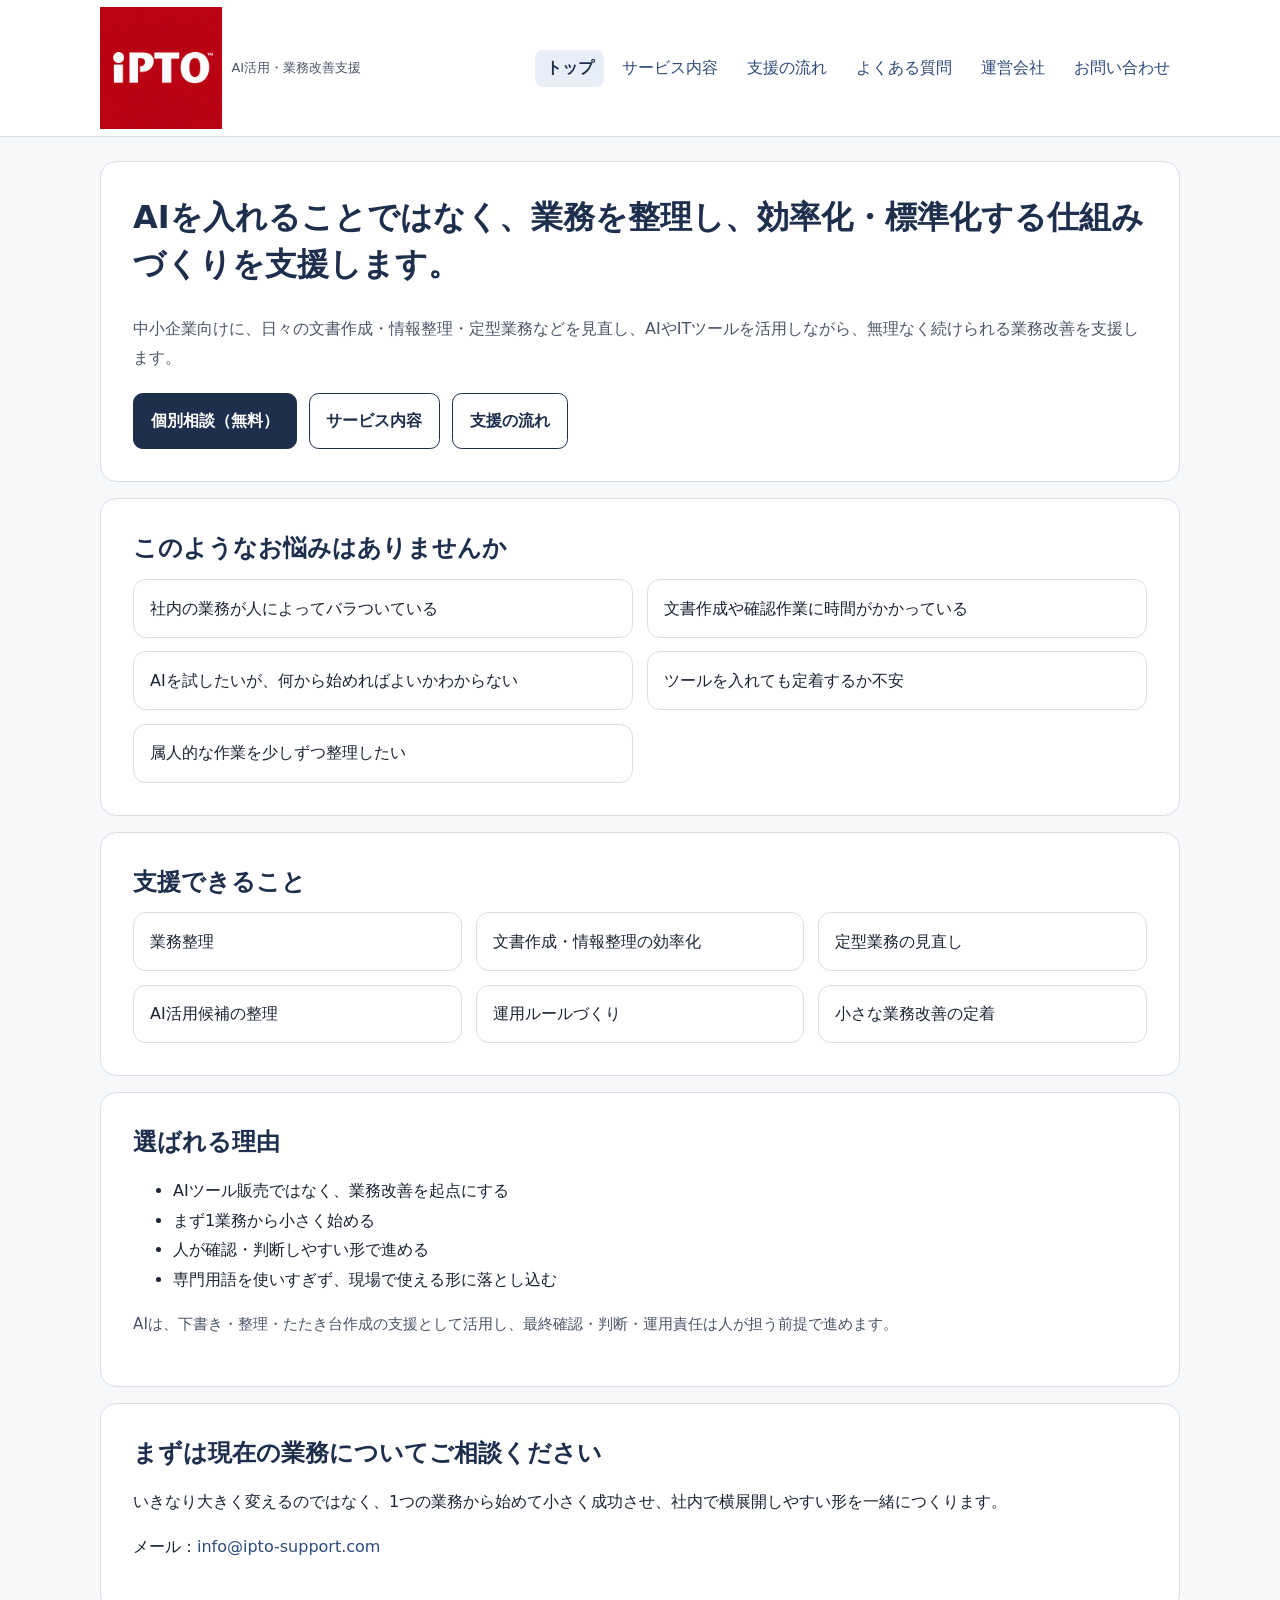
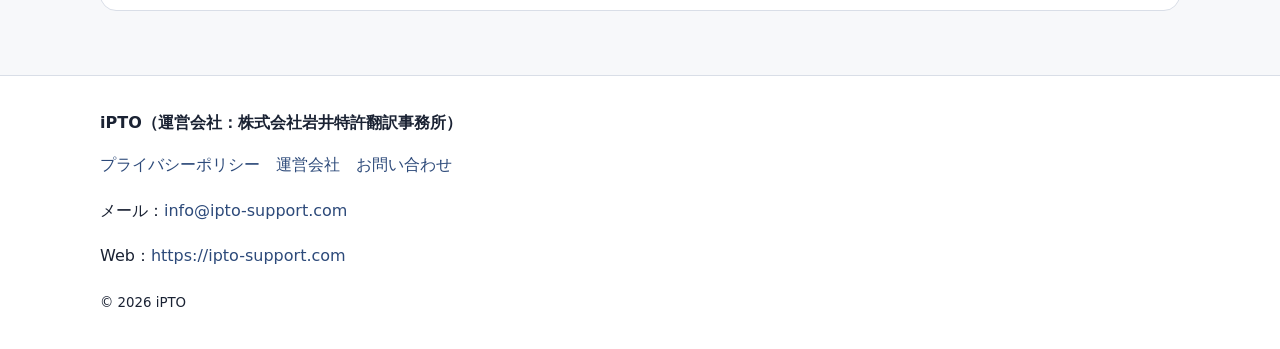
==== index.html @ 5eafb5fe "PR1: ヘッダーとCTA導線を個別相談（無料）中心に整理" ====
<!doctype html>
<html lang="ja">
<head>
  <meta charset="utf-8">
  <meta name="viewport" content="width=device-width, initial-scale=1">
  <meta name="description" content="中小企業向けに、AIを活用した業務整理・効率化・標準化の仕組みづくりを支援します。AIツール販売ではなく、日々の業務改善を起点にした支援を行います。">
  <link rel="canonical" href="https://ipto-support.com/">
  <title>AI活用・業務改善支援事業 | iPTO</title>
  <link rel="stylesheet" href="css/style.css">
  <link rel="icon" href="/assets/favicon.svg" type="image/svg+xml">
  <meta property="og:type" content="website">
  <meta property="og:title" content="AI活用・業務改善支援事業 | iPTO">
  <meta property="og:description" content="中小企業向けに、AIを活用した業務整理・効率化・標準化の仕組みづくりを支援します。AIツール販売ではなく、日々の業務改善を起点にした支援を行います。">
  <meta property="og:url" content="https://ipto-support.com/">
  <meta property="og:site_name" content="iPTO">
  <meta property="og:image" content="https://ipto-support.com/assets/ogp.svg">
  <meta name="twitter:card" content="summary_large_image">
  <meta name="twitter:title" content="AI活用・業務改善支援事業 | iPTO">
  <meta name="twitter:description" content="中小企業向けに、AIを活用した業務整理・効率化・標準化の仕組みづくりを支援します。AIツール販売ではなく、日々の業務改善を起点にした支援を行います。">
  <meta name="twitter:image" content="https://ipto-support.com/assets/ogp.svg">
</head>
<body>
  <header class="site-header">
    <div class="container header-inner">
      <a class="brand" href="/" aria-label="iPTO｜AI活用・業務改善支援事業"><img src="assets/iPTO_logo_™.png" alt="iPTO"><span class="brand-tagline">AI活用・業務改善支援</span></a>
      <button class="nav-toggle" type="button" aria-expanded="false" aria-controls="site-nav">メニュー</button>
      <nav class="site-nav" id="site-nav" aria-label="グローバルナビゲーション">
        <ul>
          <li><a href="/" aria-current="page">トップ</a></li>
          <li><a href="/services">サービス内容</a></li>
          <li><a href="/flow">支援の流れ</a></li>
          <li><a href="/faq">よくある質問</a></li>
          <li><a href="/company">運営会社</a></li>
          <li><a href="/contact">お問い合わせ</a></li>
        </ul>
      </nav>
    </div>
  </header>
  <main class="container">
    <section class="section hero">
      <h1>AIを入れることではなく、業務を整理し、効率化・標準化する仕組みづくりを支援します。</h1>
      <p class="lead">中小企業向けに、日々の文書作成・情報整理・定型業務などを見直し、AIやITツールを活用しながら、無理なく続けられる業務改善を支援します。</p>
      <div class="cta-row">
        <a class="button primary" href="https://forms.gle/F1sHjhhAiYHQPL6r6">個別相談（無料）</a>
        <a class="button secondary" href="/services">サービス内容</a>
        <a class="button secondary" href="/flow">支援の流れ</a>
      </div>
    </section>

    <section class="section">
      <h2>このようなお悩みはありませんか</h2>
      <div class="grid cols-2">
        <div class="list-card">社内の業務が人によってバラついている</div>
        <div class="list-card">文書作成や確認作業に時間がかかっている</div>
        <div class="list-card">AIを試したいが、何から始めればよいかわからない</div>
        <div class="list-card">ツールを入れても定着するか不安</div>
        <div class="list-card">属人的な作業を少しずつ整理したい</div>
      </div>
    </section>

    <section class="section">
      <h2>支援できること</h2>
      <div class="grid cols-3">
        <div class="list-card">業務整理</div>
        <div class="list-card">文書作成・情報整理の効率化</div>
        <div class="list-card">定型業務の見直し</div>
        <div class="list-card">AI活用候補の整理</div>
        <div class="list-card">運用ルールづくり</div>
        <div class="list-card">小さな業務改善の定着</div>
      </div>
    </section>

    <section class="section">
      <h2>選ばれる理由</h2>
      <ul>
        <li>AIツール販売ではなく、業務改善を起点にする</li>
        <li>まず1業務から小さく始める</li>
        <li>人が確認・判断しやすい形で進める</li>
        <li>専門用語を使いすぎず、現場で使える形に落とし込む</li>
      </ul>
      <p class="note">AIは、下書き・整理・たたき台作成の支援として活用し、最終確認・判断・運用責任は人が担う前提で進めます。</p>
    </section>

    <section class="section">
      <h2>まずは現在の業務についてご相談ください</h2>
      <p>いきなり大きく変えるのではなく、1つの業務から始めて小さく成功させ、社内で横展開しやすい形を一緒につくります。</p>
      <p>メール：<a href="mailto:info@ipto-support.com">info@ipto-support.com</a></p>
    </section>
  </main>
  <footer class="site-footer">
    <div class="container">
      <strong>iPTO（運営会社：株式会社岩井特許翻訳事務所）</strong>
      <ul class="footer-links">
        <li><a href="/privacy">プライバシーポリシー</a></li>
        <li><a href="/company">運営会社</a></li>
        <li><a href="/contact">お問い合わせ</a></li>
      </ul>
      <p>メール：<a href="mailto:info@ipto-support.com">info@ipto-support.com</a></p>
      <p>Web：<a href="https://ipto-support.com">https://ipto-support.com</a></p>
      <small>&copy; 2026 iPTO</small>
    </div>
  </footer>
  <script src="js/script.js"></script>
</body>
</html>
---- css/style.css ----
:root {
  --bg: #f7f8fa;
  --surface: #ffffff;
  --text: #1a2233;
  --muted: #4b5568;
  --line: #d9dee7;
  --primary: #1e2f4d;
  --primary-soft: #e8eef8;
  --accent: #2d4a7a;
  --max-width: 1080px;
}

* { box-sizing: border-box; }

body {
  margin: 0;
  font-family: "Hiragino Kaku Gothic ProN", "Yu Gothic", "Noto Sans JP", system-ui, sans-serif;
  background: var(--bg);
  color: var(--text);
  line-height: 1.85;
  overflow-x: hidden;
}

a { color: var(--accent); text-decoration: none; }
a:hover { text-decoration: underline; }
a:focus-visible, button:focus-visible {
  outline: 3px solid #7aa2e6;
  outline-offset: 2px;
}

img { max-width: 100%; height: auto; }

.container {
  width: min(100% - 1.25rem, var(--max-width));
  margin-inline: auto;
}

.site-header {
  position: sticky;
  top: 0;
  background: rgba(255,255,255,0.96);
  border-bottom: 1px solid var(--line);
  backdrop-filter: blur(8px);
  z-index: 10;
}

.header-inner {
  display: flex;
  align-items: center;
  justify-content: space-between;
  gap: 0.75rem;
  min-height: 72px;
  padding-block: 0.45rem;
}

.brand {
  display: inline-flex;
  align-items: center;
  gap: 0.6rem;
  color: var(--primary);
  line-height: 1.3;
}

.brand img {
  width: 122px;
  min-width: 104px;
  height: auto;
}

.brand-tagline {
  font-size: 0.8rem;
  color: var(--muted);
  white-space: nowrap;
}

.nav-toggle {
  border: 1px solid var(--line);
  border-radius: 0.5rem;
  background: #fff;
  padding: 0.55rem 0.85rem;
  font-size: 0.95rem;
}

.site-nav {
  display: none;
  padding-bottom: 0.75rem;
}

.site-nav ul {
  list-style: none;
  margin: 0;
  padding: 0;
  display: grid;
  gap: 0.25rem;
}

.site-nav a {
  display: block;
  padding: 0.6rem;
  border-radius: 0.5rem;
  line-height: 1.5;
}

.site-nav a[aria-current="page"] {
  background: var(--primary-soft);
  color: var(--primary);
  font-weight: 700;
}

.site-nav.is-open { display: block; }

main { padding: 1.5rem 0 3rem; }

.section {
  background: var(--surface);
  border: 1px solid var(--line);
  border-radius: 1rem;
  padding: 1.35rem;
  margin-bottom: 1rem;
}

.hero { padding: 1.6rem 1.35rem; }

h1, h2, h3 { line-height: 1.45; color: var(--primary); margin-top: 0; }
h1 { font-size: 1.42rem; }
h2 { font-size: 1.2rem; margin-bottom: 0.8rem; }

.lead { color: var(--muted); margin-bottom: 1.25rem; }

.grid { display: grid; gap: 0.85rem; }

.list-card {
  background: #fff;
  border: 1px solid var(--line);
  border-radius: 0.8rem;
  padding: 0.85rem 1rem;
}

.cta-row {
  display: flex;
  flex-wrap: wrap;
  gap: 0.75rem;
  margin-top: 1rem;
}

.button {
  display: inline-flex;
  align-items: center;
  justify-content: center;
  min-height: 48px;
  padding: 0.78rem 1.05rem;
  border-radius: 0.6rem;
  font-weight: 700;
  border: 1px solid var(--primary);
}

.button.primary {
  background: var(--primary);
  color: #fff;
}

.button.secondary {
  background: #fff;
  color: var(--primary);
}

.cta-box {
  background: #eef3fb;
  border-color: #c9d6ea;
  padding: 1.6rem;
}

.cta-box .button {
  margin-top: 0.5rem;
}

.note { color: var(--muted); font-size: 0.95rem; }
.cta-sub-link { margin-top: 0.9rem; }

.contact-options {
  display: grid;
  gap: 1rem;
}

.contact-option {
  border: 1px solid var(--line);
  border-radius: 0.8rem;
  padding: 1rem;
  background: #fff;
}

.site-footer {
  border-top: 1px solid var(--line);
  padding: 2rem 0;
  background: #fff;
}

.footer-links {
  display: flex;
  gap: 1rem;
  flex-wrap: wrap;
  margin: 0.8rem 0;
  padding: 0;
  list-style: none;
}

dl { margin: 0; }
dt { font-weight: 700; margin-top: 0.65rem; }
dd { margin: 0; }

table {
  width: 100%;
  border-collapse: collapse;
  display: block;
  overflow-x: auto;
}

th, td {
  border: 1px solid var(--line);
  padding: 0.65rem;
  text-align: left;
  vertical-align: top;
}

@media (max-width: 420px) {
  .button { width: 100%; }
  .brand {
    flex-direction: column;
    align-items: flex-start;
    gap: 0.25rem;
  }
  .brand img { width: 110px; }
  .brand-tagline { white-space: normal; }
}

@media (min-width: 860px) {
  .container { width: min(100% - 2rem, var(--max-width)); }
  .nav-toggle { display: none; }
  .site-nav { display: block; padding-bottom: 0; }
  .site-nav ul { display: flex; gap: 0.5rem; }
  .site-nav a { padding: 0.4rem 0.65rem; }

  .grid.cols-2 { grid-template-columns: repeat(2, minmax(0, 1fr)); }
  .grid.cols-3 { grid-template-columns: repeat(3, minmax(0, 1fr)); }

  h1 { font-size: 2rem; }
  h2 { font-size: 1.5rem; }
  .section, .hero, .cta-box { padding: 2rem; }
}
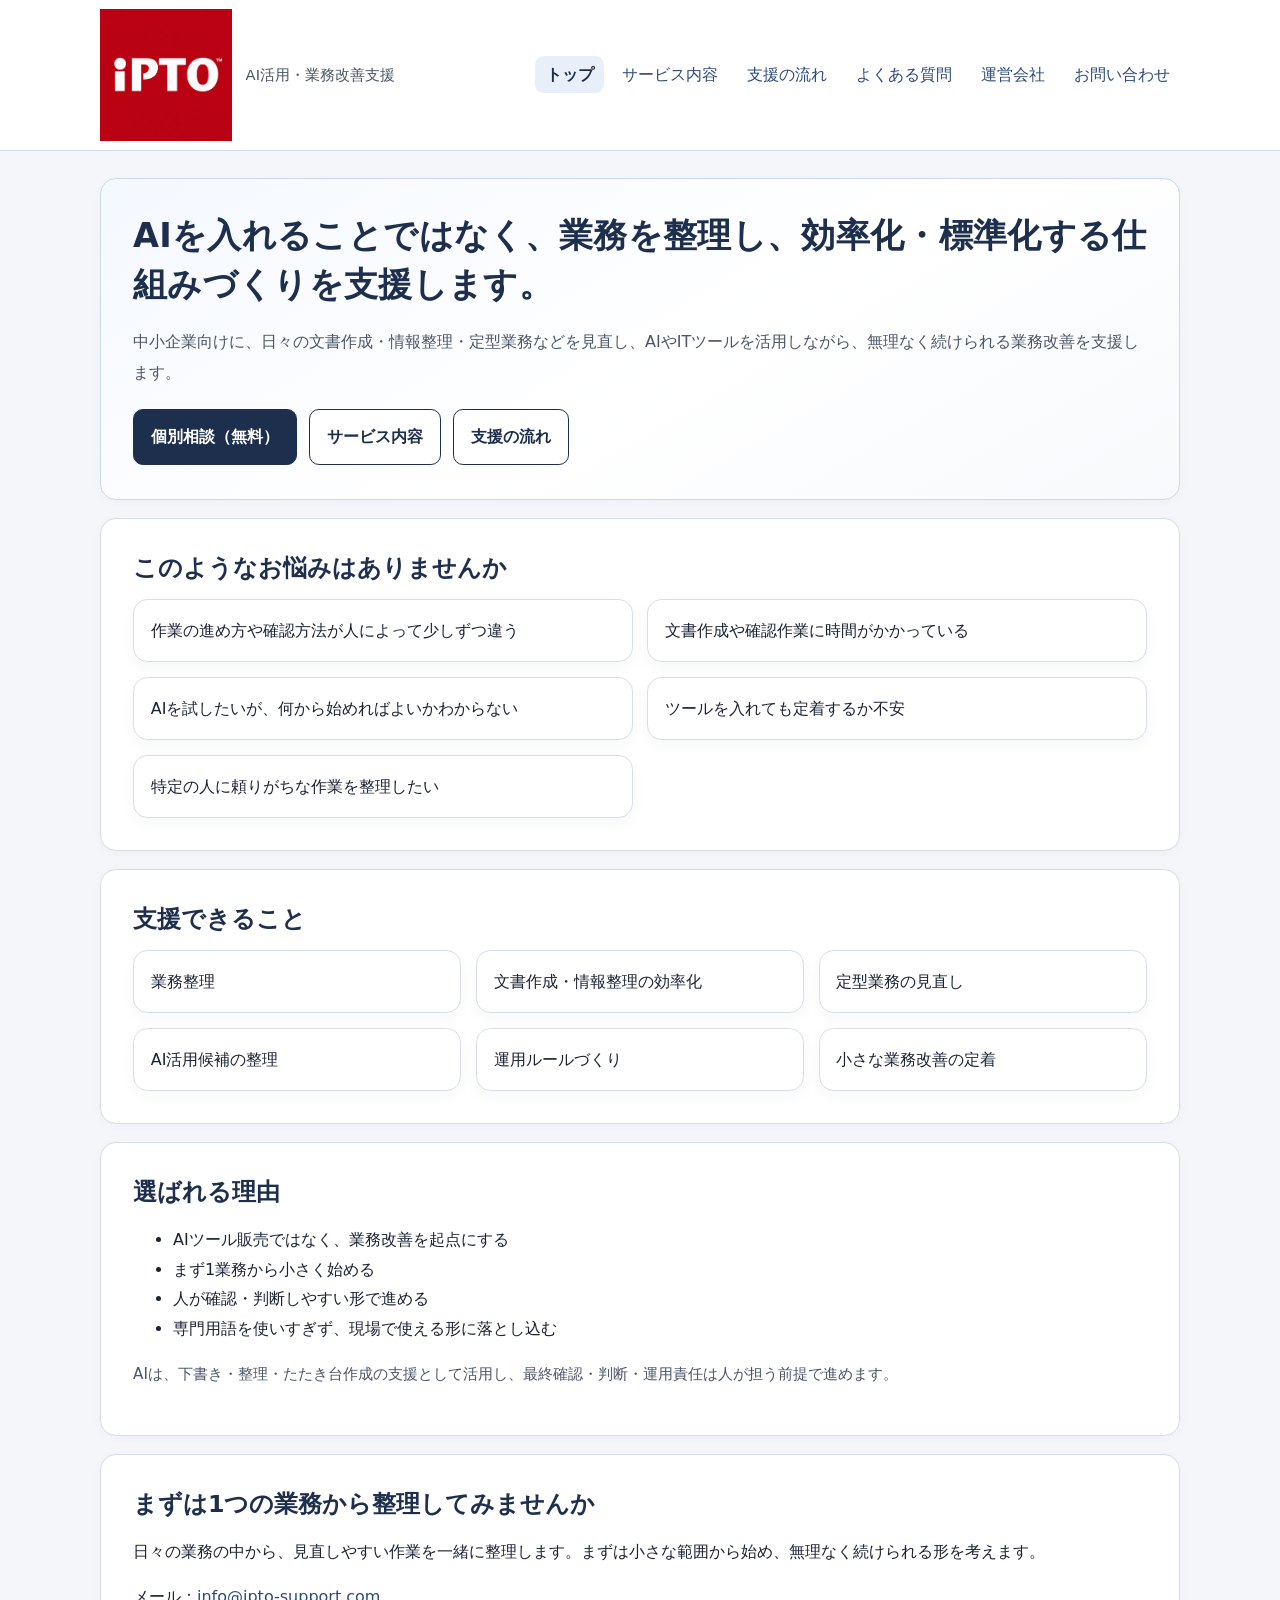
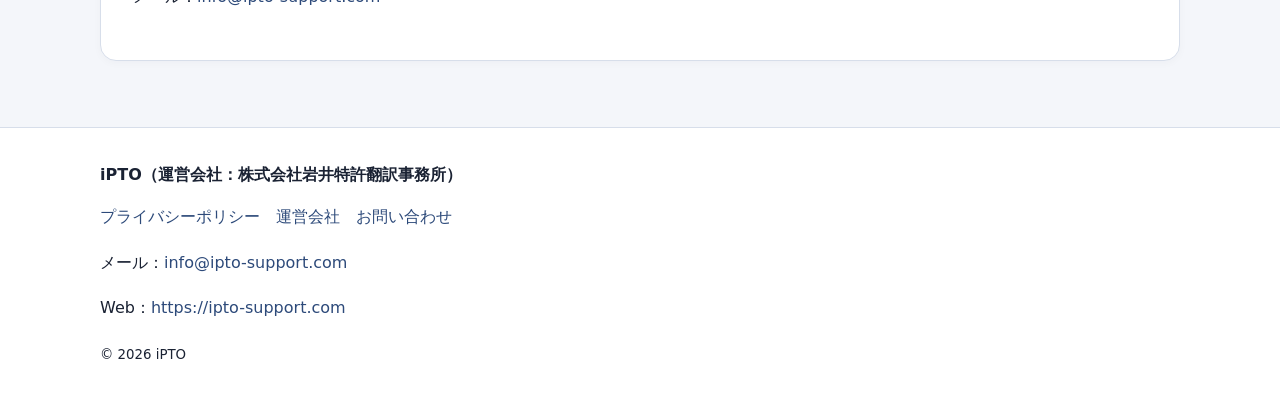
==== commit d11f0fcd: "PR4: 顧客目線の文言調整とヘッダー補足文の視認性改善" ====
--- a/index.html
+++ b/index.html
@@ -50,11 +50,11 @@
     <section class="section">
       <h2>このようなお悩みはありませんか</h2>
       <div class="grid cols-2">
-        <div class="list-card">社内の業務が人によってバラついている</div>
+        <div class="list-card">作業の進め方や確認方法が人によって少しずつ違う</div>
         <div class="list-card">文書作成や確認作業に時間がかかっている</div>
         <div class="list-card">AIを試したいが、何から始めればよいかわからない</div>
         <div class="list-card">ツールを入れても定着するか不安</div>
-        <div class="list-card">属人的な作業を少しずつ整理したい</div>
+        <div class="list-card">特定の人に頼りがちな作業を整理したい</div>
       </div>
     </section>
 
@@ -82,8 +82,8 @@
     </section>
 
     <section class="section">
-      <h2>まずは現在の業務についてご相談ください</h2>
-      <p>いきなり大きく変えるのではなく、1つの業務から始めて小さく成功させ、社内で横展開しやすい形を一緒につくります。</p>
+      <h2>まずは1つの業務から整理してみませんか</h2>
+      <p>日々の業務の中から、見直しやすい作業を一緒に整理します。まずは小さな範囲から始め、無理なく続けられる形を考えます。</p>
       <p>メール：<a href="mailto:info@ipto-support.com">info@ipto-support.com</a></p>
     </section>
   </main>
--- a/css/style.css
+++ b/css/style.css
@@ -1,12 +1,13 @@
 :root {
-  --bg: #f7f8fa;
+  --bg: #f4f6fa;
   --surface: #ffffff;
   --text: #1a2233;
   --muted: #4b5568;
-  --line: #d9dee7;
+  --line: #d7deea;
   --primary: #1e2f4d;
-  --primary-soft: #e8eef8;
+  --primary-soft: #e9eff9;
   --accent: #2d4a7a;
+  --shadow-soft: 0 8px 22px rgba(21, 42, 79, 0.08);
   --max-width: 1080px;
 }
 
@@ -38,7 +39,7 @@
 .site-header {
   position: sticky;
   top: 0;
-  background: rgba(255,255,255,0.96);
+  background: rgba(255, 255, 255, 0.96);
   border-bottom: 1px solid var(--line);
   backdrop-filter: blur(8px);
   z-index: 10;
@@ -48,42 +49,44 @@
   display: flex;
   align-items: center;
   justify-content: space-between;
-  gap: 0.75rem;
-  min-height: 72px;
-  padding-block: 0.45rem;
+  gap: 0.9rem;
+  min-height: 74px;
+  padding-block: 0.55rem;
 }
 
 .brand {
   display: inline-flex;
   align-items: center;
-  gap: 0.6rem;
+  gap: 0.7rem;
   color: var(--primary);
   line-height: 1.3;
 }
 
 .brand img {
-  width: 122px;
-  min-width: 104px;
+  width: clamp(108px, 18vw, 132px);
+  min-width: 102px;
   height: auto;
 }
 
 .brand-tagline {
-  font-size: 0.8rem;
-  color: var(--muted);
-  white-space: nowrap;
+  font-size: 0.92rem;
+  color: #4b5563;
+  margin-left: 0.15rem;
+  line-height: 1.35;
+  white-space: normal;
 }
 
 .nav-toggle {
   border: 1px solid var(--line);
-  border-radius: 0.5rem;
-  background: #fff;
-  padding: 0.55rem 0.85rem;
+  border-radius: 0.6rem;
+  background: #fff;
+  padding: 0.58rem 0.9rem;
   font-size: 0.95rem;
 }
 
 .site-nav {
   display: none;
-  padding-bottom: 0.75rem;
+  padding-bottom: 0.8rem;
 }
 
 .site-nav ul {
@@ -91,13 +94,13 @@
   margin: 0;
   padding: 0;
   display: grid;
-  gap: 0.25rem;
+  gap: 0.3rem;
 }
 
 .site-nav a {
   display: block;
-  padding: 0.6rem;
-  border-radius: 0.5rem;
+  padding: 0.62rem;
+  border-radius: 0.55rem;
   line-height: 1.5;
 }
 
@@ -109,38 +112,135 @@
 
 .site-nav.is-open { display: block; }
 
-main { padding: 1.5rem 0 3rem; }
+main { padding: 1.7rem 0 3rem; }
 
 .section {
   background: var(--surface);
   border: 1px solid var(--line);
   border-radius: 1rem;
-  padding: 1.35rem;
-  margin-bottom: 1rem;
-}
-
-.hero { padding: 1.6rem 1.35rem; }
+  padding: 1.4rem;
+  margin-bottom: 1.1rem;
+  box-shadow: 0 2px 8px rgba(20, 40, 74, 0.03);
+}
+
+.hero {
+  background: linear-gradient(150deg, #f4f8ff 0%, #ffffff 55%, #f7f9fc 100%);
+  border-color: #ccd9ee;
+  padding: 1.7rem 1.35rem;
+}
 
 h1, h2, h3 { line-height: 1.45; color: var(--primary); margin-top: 0; }
-h1 { font-size: 1.42rem; }
-h2 { font-size: 1.2rem; margin-bottom: 0.8rem; }
-
-.lead { color: var(--muted); margin-bottom: 1.25rem; }
-
-.grid { display: grid; gap: 0.85rem; }
-
-.list-card {
-  background: #fff;
-  border: 1px solid var(--line);
-  border-radius: 0.8rem;
-  padding: 0.85rem 1rem;
+h1 { font-size: clamp(1.4rem, 4.9vw, 2.1rem); letter-spacing: 0.01em; margin-bottom: 0.9rem; }
+h2 { font-size: 1.22rem; margin-bottom: 0.85rem; }
+h3 { font-size: 1.03rem; margin-bottom: 0.45rem; }
+
+.lead {
+  color: var(--muted);
+  margin-bottom: 1.3rem;
+  line-height: 1.95;
+}
+
+.grid { display: grid; gap: 0.9rem; }
+
+.list-card,
+.step-card,
+.contact-option,
+.faq-item {
+  background: #fff;
+  border: 1px solid var(--line);
+  border-radius: 0.9rem;
+  padding: 1rem 1.05rem;
+  box-shadow: 0 5px 14px rgba(21, 41, 74, 0.04);
+}
+
+.list-card,
+.step-card,
+.contact-option {
+  transition: transform 0.18s ease, box-shadow 0.18s ease, border-color 0.18s ease;
+}
+
+.list-card:hover,
+.step-card:hover,
+.contact-option:hover {
+  transform: translateY(-2px);
+  box-shadow: var(--shadow-soft);
+  border-color: #c5d2e9;
+}
+
+.step-grid { gap: 1rem; }
+
+.step-card {
+  border-left: 4px solid var(--accent);
+}
+
+.step-label {
+  margin: 0 0 0.45rem;
+  font-size: 0.86rem;
+  color: var(--accent);
+  font-weight: 700;
+  letter-spacing: 0.02em;
+}
+
+.usecase-grid .list-card p,
+.support-grid .list-card p,
+.contact-option p {
+  margin-bottom: 0;
+}
+
+.flow-list {
+  counter-reset: flow-step;
+  list-style: none;
+  margin: 0;
+  padding: 0;
+  display: grid;
+  gap: 0.85rem;
+}
+
+.flow-list li {
+  counter-increment: flow-step;
+  position: relative;
+  padding: 0.95rem 1rem 0.95rem 3rem;
+  border: 1px solid var(--line);
+  border-radius: 0.9rem;
+  background: #fff;
+}
+
+.flow-list li::before {
+  content: counter(flow-step);
+  position: absolute;
+  left: 0.95rem;
+  top: 0.95rem;
+  width: 1.55rem;
+  height: 1.55rem;
+  border-radius: 999px;
+  background: var(--primary-soft);
+  color: var(--primary);
+  font-weight: 700;
+  display: inline-flex;
+  align-items: center;
+  justify-content: center;
+  line-height: 1;
+}
+
+.faq-list {
+  display: grid;
+  gap: 0.85rem;
+}
+
+.faq-item h2 {
+  margin: 0 0 0.45rem;
+  font-size: 1.03rem;
+}
+
+.faq-item p {
+  margin: 0;
 }
 
 .cta-row {
   display: flex;
   flex-wrap: wrap;
   gap: 0.75rem;
-  margin-top: 1rem;
+  margin-top: 1.05rem;
 }
 
 .button {
@@ -148,8 +248,8 @@
   align-items: center;
   justify-content: center;
   min-height: 48px;
-  padding: 0.78rem 1.05rem;
-  border-radius: 0.6rem;
+  padding: 0.78rem 1.06rem;
+  border-radius: 0.62rem;
   font-weight: 700;
   border: 1px solid var(--primary);
 }
@@ -165,28 +265,21 @@
 }
 
 .cta-box {
-  background: #eef3fb;
-  border-color: #c9d6ea;
-  padding: 1.6rem;
+  background: #eaf1fc;
+  border-color: #c4d3ec;
+  padding: 1.65rem;
 }
 
 .cta-box .button {
-  margin-top: 0.5rem;
+  margin-top: 0.55rem;
 }
 
 .note { color: var(--muted); font-size: 0.95rem; }
-.cta-sub-link { margin-top: 0.9rem; }
+.cta-sub-link { margin-top: 0.95rem; }
 
 .contact-options {
   display: grid;
   gap: 1rem;
-}
-
-.contact-option {
-  border: 1px solid var(--line);
-  border-radius: 0.8rem;
-  padding: 1rem;
-  background: #fff;
 }
 
 .site-footer {
@@ -222,15 +315,20 @@
   vertical-align: top;
 }
 
-@media (max-width: 420px) {
+@media (max-width: 560px) {
+  .section { padding: 1.15rem; }
+  .cta-box { padding: 1.25rem; }
   .button { width: 100%; }
   .brand {
     flex-direction: column;
     align-items: flex-start;
-    gap: 0.25rem;
+    gap: 0.22rem;
   }
-  .brand img { width: 110px; }
-  .brand-tagline { white-space: normal; }
+  .brand-tagline {
+    margin-left: 0;
+    font-size: 0.88rem;
+  }
+  .flow-list li { padding-right: 0.88rem; }
 }
 
 @media (min-width: 860px) {
@@ -243,7 +341,7 @@
   .grid.cols-2 { grid-template-columns: repeat(2, minmax(0, 1fr)); }
   .grid.cols-3 { grid-template-columns: repeat(3, minmax(0, 1fr)); }
 
-  h1 { font-size: 2rem; }
-  h2 { font-size: 1.5rem; }
-  .section, .hero, .cta-box { padding: 2rem; }
-}
+  h2 { font-size: 1.48rem; }
+  .section, .cta-box { padding: 2rem; }
+  .hero { padding: 2.1rem 2rem; }
+}
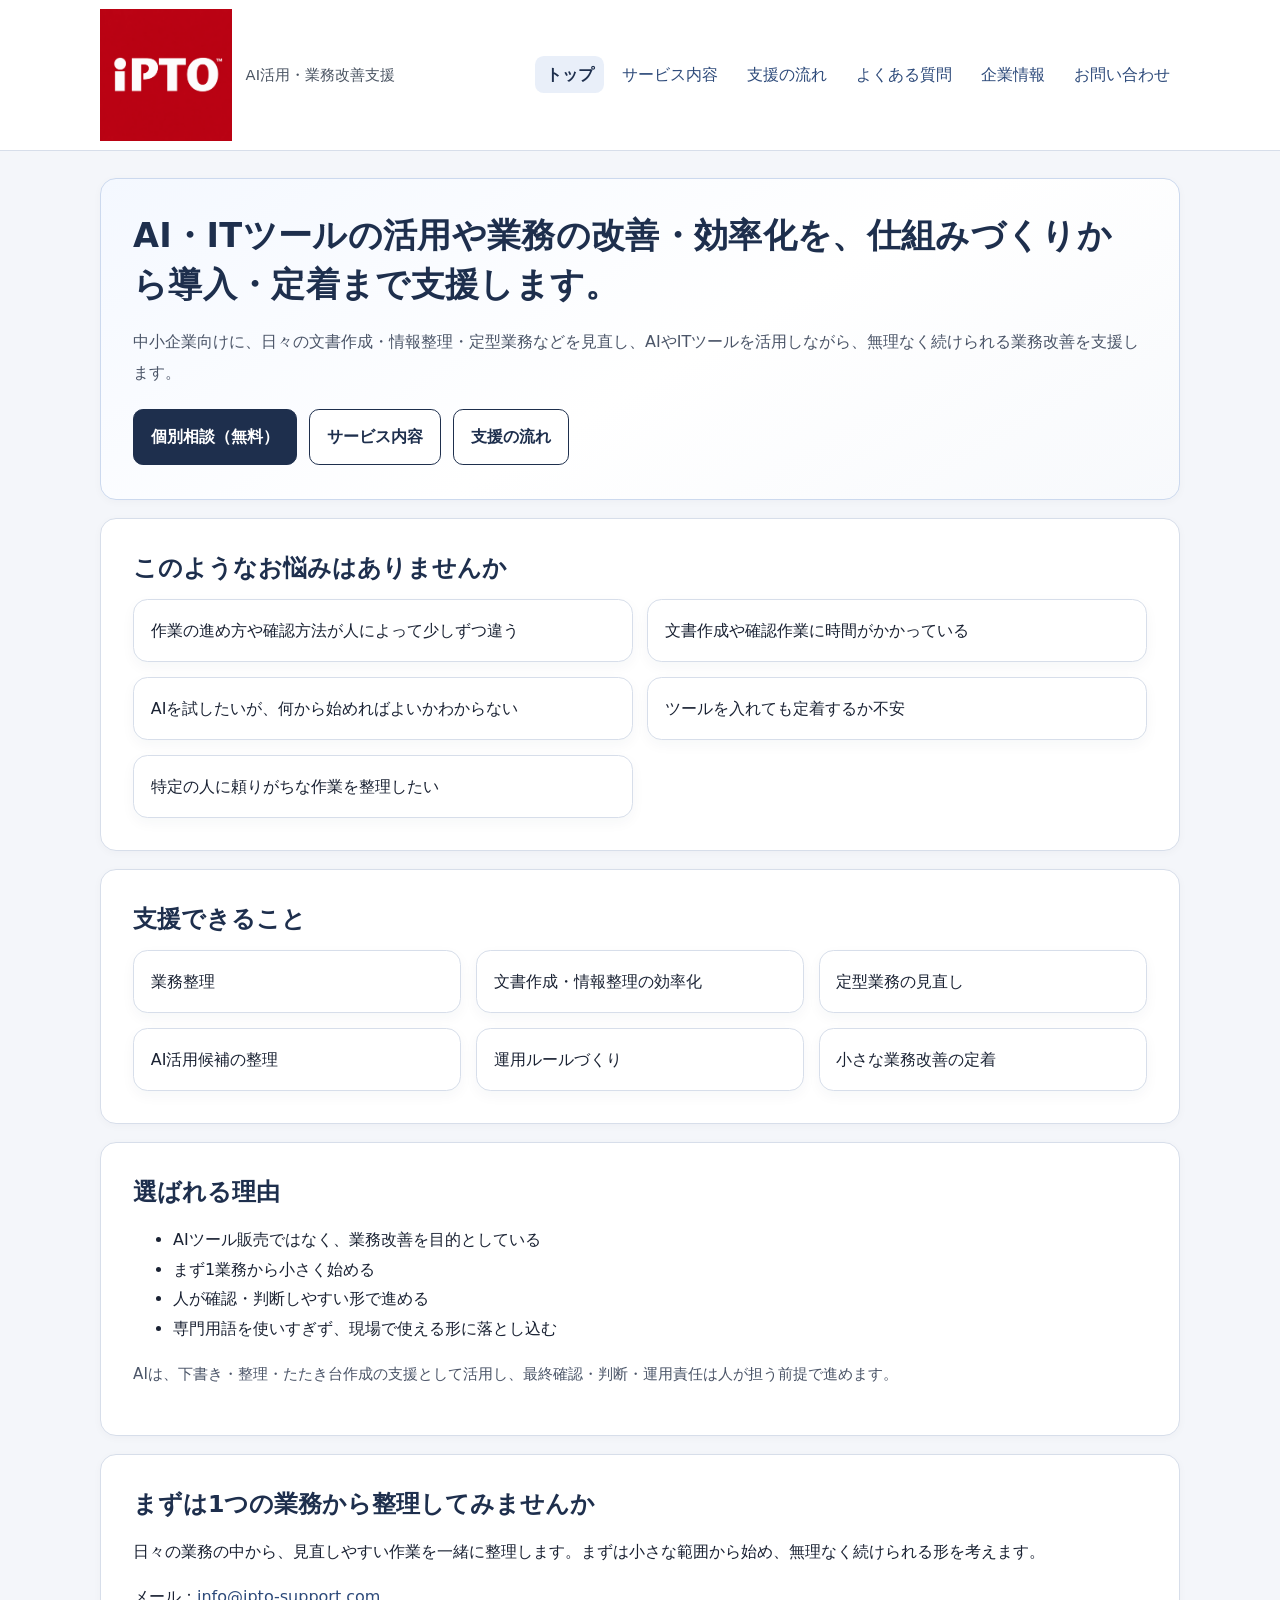
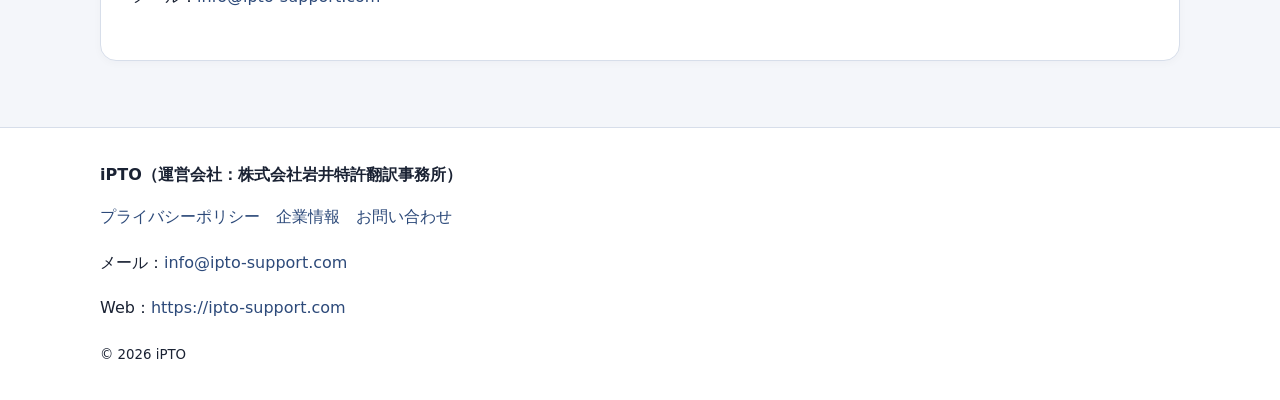
==== commit fb076e3b: "PR5: 文言と会社概要表記を微修正" ====
--- a/index.html
+++ b/index.html
@@ -30,7 +30,7 @@
           <li><a href="/services">サービス内容</a></li>
           <li><a href="/flow">支援の流れ</a></li>
           <li><a href="/faq">よくある質問</a></li>
-          <li><a href="/company">運営会社</a></li>
+          <li><a href="/company">企業情報</a></li>
           <li><a href="/contact">お問い合わせ</a></li>
         </ul>
       </nav>
@@ -38,7 +38,7 @@
   </header>
   <main class="container">
     <section class="section hero">
-      <h1>AIを入れることではなく、業務を整理し、効率化・標準化する仕組みづくりを支援します。</h1>
+      <h1>AI・ITツールの活用や業務の改善・効率化を、仕組みづくりから導入・定着まで支援します。</h1>
       <p class="lead">中小企業向けに、日々の文書作成・情報整理・定型業務などを見直し、AIやITツールを活用しながら、無理なく続けられる業務改善を支援します。</p>
       <div class="cta-row">
         <a class="button primary" href="https://forms.gle/F1sHjhhAiYHQPL6r6">個別相談（無料）</a>
@@ -73,7 +73,7 @@
     <section class="section">
       <h2>選ばれる理由</h2>
       <ul>
-        <li>AIツール販売ではなく、業務改善を起点にする</li>
+        <li>AIツール販売ではなく、業務改善を目的としている</li>
         <li>まず1業務から小さく始める</li>
         <li>人が確認・判断しやすい形で進める</li>
         <li>専門用語を使いすぎず、現場で使える形に落とし込む</li>
@@ -92,7 +92,7 @@
       <strong>iPTO（運営会社：株式会社岩井特許翻訳事務所）</strong>
       <ul class="footer-links">
         <li><a href="/privacy">プライバシーポリシー</a></li>
-        <li><a href="/company">運営会社</a></li>
+        <li><a href="/company">企業情報</a></li>
         <li><a href="/contact">お問い合わせ</a></li>
       </ul>
       <p>メール：<a href="mailto:info@ipto-support.com">info@ipto-support.com</a></p>
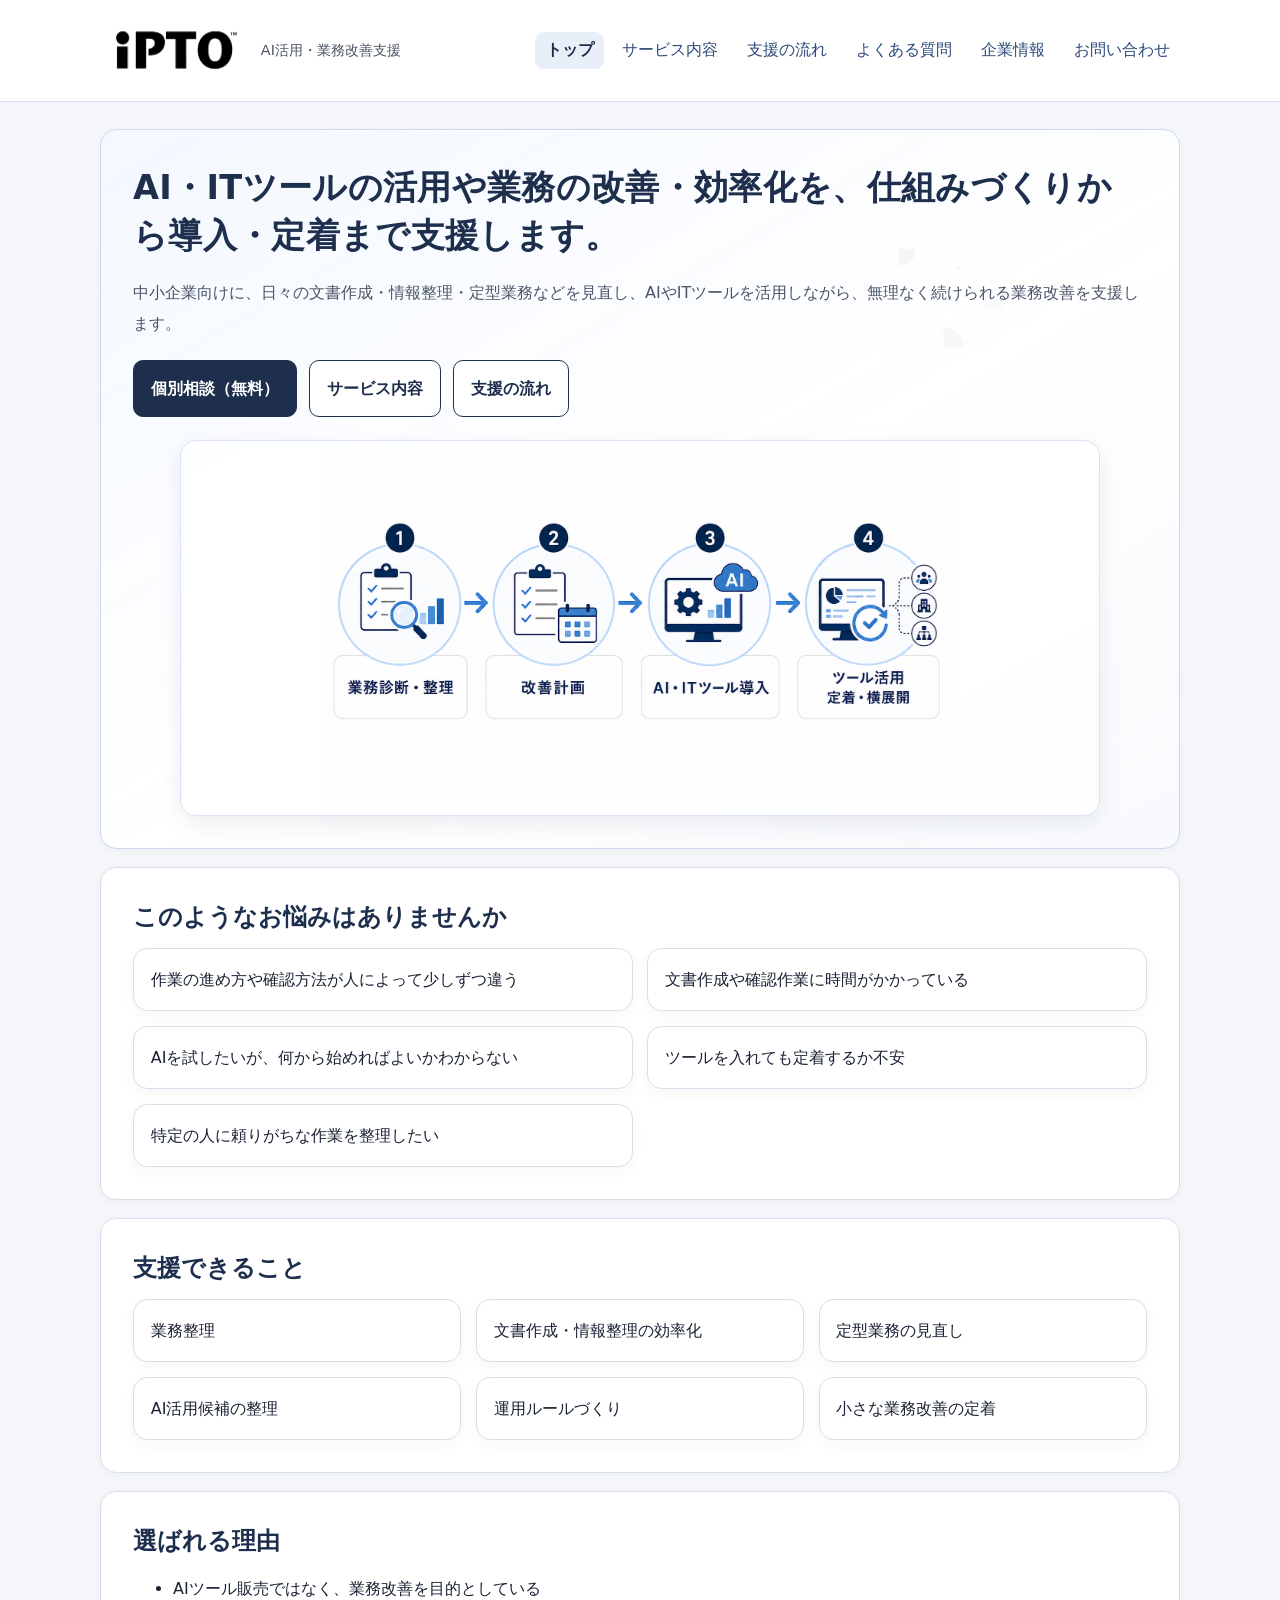
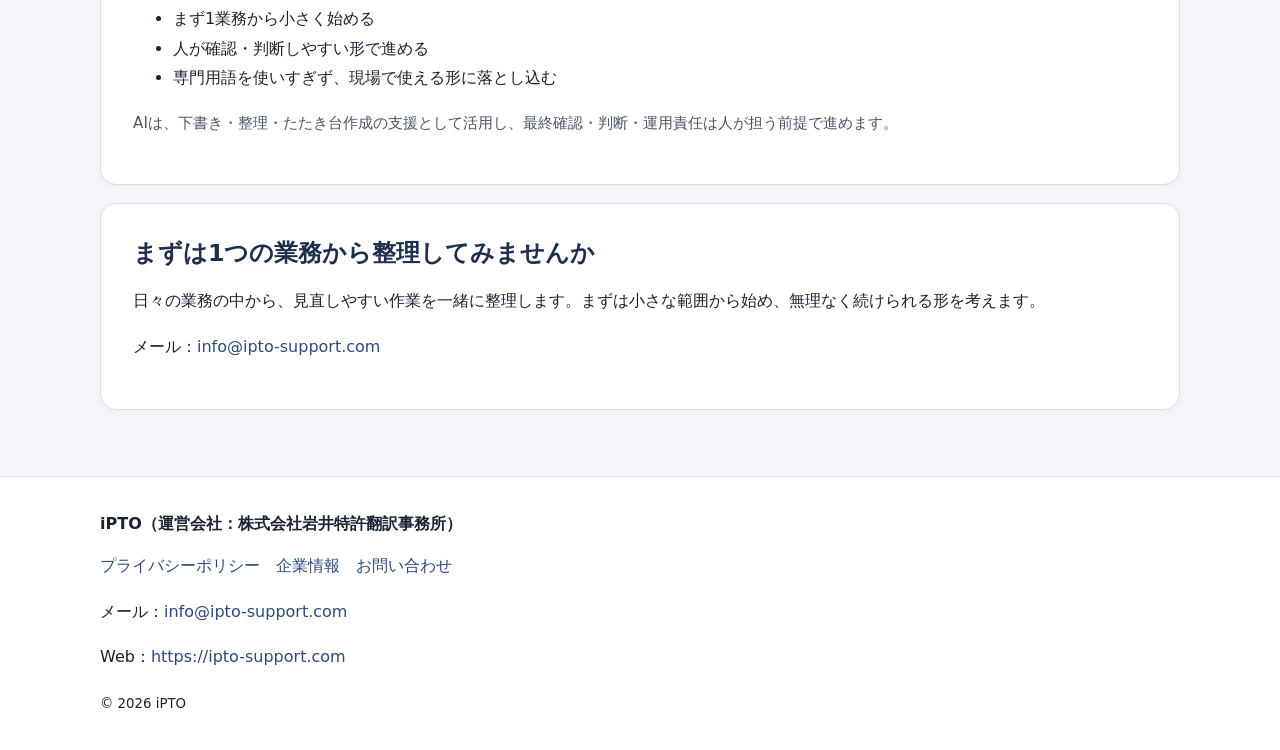
==== commit 8cc21f74: "Integrate prepared site image assets" ====
--- a/index.html
+++ b/index.html
@@ -13,16 +13,16 @@
   <meta property="og:description" content="中小企業向けに、AIを活用した業務整理・効率化・標準化の仕組みづくりを支援します。AIツール販売ではなく、日々の業務改善を起点にした支援を行います。">
   <meta property="og:url" content="https://ipto-support.com/">
   <meta property="og:site_name" content="iPTO">
-  <meta property="og:image" content="https://ipto-support.com/assets/ogp.svg">
+  <meta property="og:image" content="https://ipto-support.com/assets/ogp.png">
   <meta name="twitter:card" content="summary_large_image">
   <meta name="twitter:title" content="AI活用・業務改善支援事業 | iPTO">
   <meta name="twitter:description" content="中小企業向けに、AIを活用した業務整理・効率化・標準化の仕組みづくりを支援します。AIツール販売ではなく、日々の業務改善を起点にした支援を行います。">
-  <meta name="twitter:image" content="https://ipto-support.com/assets/ogp.svg">
+  <meta name="twitter:image" content="https://ipto-support.com/assets/ogp.png">
 </head>
 <body>
   <header class="site-header">
     <div class="container header-inner">
-      <a class="brand" href="/" aria-label="iPTO｜AI活用・業務改善支援事業"><img src="assets/iPTO_logo_™.png" alt="iPTO"><span class="brand-tagline">AI活用・業務改善支援</span></a>
+      <a class="brand" href="/" aria-label="iPTO｜AI活用・業務改善支援事業"><img src="assets/ipto_logo-tm.png" alt="iPTO"><span class="brand-tagline">AI活用・業務改善支援</span></a>
       <button class="nav-toggle" type="button" aria-expanded="false" aria-controls="site-nav">メニュー</button>
       <nav class="site-nav" id="site-nav" aria-label="グローバルナビゲーション">
         <ul>
@@ -44,6 +44,9 @@
         <a class="button primary" href="https://forms.gle/F1sHjhhAiYHQPL6r6">個別相談（無料）</a>
         <a class="button secondary" href="/services">サービス内容</a>
         <a class="button secondary" href="/flow">支援の流れ</a>
+      </div>
+      <div class="hero-visual">
+        <img src="assets/hero-process.png" alt="業務診断・整理から改善計画、AI・ITツール導入、ツール活用と定着・横展開までの流れ">
       </div>
     </section>
 
--- a/css/style.css
+++ b/css/style.css
@@ -29,7 +29,11 @@
   outline-offset: 2px;
 }
 
-img { max-width: 100%; height: auto; }
+img {
+  max-width: 100%;
+  height: auto;
+  display: block;
+}
 
 .container {
   width: min(100% - 1.25rem, var(--max-width));
@@ -57,19 +61,19 @@
 .brand {
   display: inline-flex;
   align-items: center;
-  gap: 0.7rem;
+  gap: 0.65rem;
   color: var(--primary);
   line-height: 1.3;
 }
 
 .brand img {
-  width: clamp(108px, 18vw, 132px);
-  min-width: 102px;
+  width: clamp(118px, 17vw, 148px);
+  min-width: 110px;
   height: auto;
 }
 
 .brand-tagline {
-  font-size: 0.92rem;
+  font-size: 0.9rem;
   color: #4b5563;
   margin-left: 0.15rem;
   line-height: 1.35;
@@ -124,9 +128,35 @@
 }
 
 .hero {
-  background: linear-gradient(150deg, #f4f8ff 0%, #ffffff 55%, #f7f9fc 100%);
+  background:
+    linear-gradient(150deg, rgba(244, 248, 255, 0.94) 0%, rgba(255, 255, 255, 0.97) 55%, rgba(247, 249, 252, 0.96) 100%),
+    url("../assets/bg-accent.png") no-repeat right 1.1rem top 1rem / min(34vw, 280px);
   border-color: #ccd9ee;
-  padding: 1.7rem 1.35rem;
+  padding: 1.7rem 1.35rem 1.35rem;
+}
+
+.page-hero {
+  background:
+    linear-gradient(150deg, rgba(255, 255, 255, 0.96) 0%, rgba(244, 248, 255, 0.95) 100%),
+    url("../assets/bg-accent.png") no-repeat right 1rem top 0.9rem / min(30vw, 220px);
+  border-color: #ccd9ee;
+}
+
+.hero-visual {
+  max-width: 920px;
+  margin: 1.45rem auto 0.35rem;
+  padding: 0.45rem;
+  border: 1px solid #d8e2f2;
+  border-radius: 1rem;
+  background: rgba(255, 255, 255, 0.88);
+  box-shadow: var(--shadow-soft);
+}
+
+.hero-visual img {
+  width: 100%;
+  max-height: 360px;
+  object-fit: contain;
+  border-radius: 0.75rem;
 }
 
 h1, h2, h3 { line-height: 1.45; color: var(--primary); margin-top: 0; }
@@ -185,6 +215,33 @@
 .support-grid .list-card p,
 .contact-option p {
   margin-bottom: 0;
+}
+
+.usecase-card {
+  display: grid;
+  grid-template-columns: auto 1fr;
+  align-items: start;
+  column-gap: 0.85rem;
+  row-gap: 0.35rem;
+  padding: 1.1rem;
+}
+
+.usecase-card h3 {
+  margin: 0.1rem 0 0.25rem;
+}
+
+.usecase-card p {
+  grid-column: 2;
+}
+
+.usecase-icon {
+  grid-row: 1 / span 2;
+  width: 54px;
+  height: 54px;
+  object-fit: contain;
+  border-radius: 0.75rem;
+  background: var(--primary-soft);
+  padding: 0.35rem;
 }
 
 .flow-list {
@@ -317,6 +374,26 @@
 
 @media (max-width: 560px) {
   .section { padding: 1.15rem; }
+  .hero,
+  .page-hero {
+    background:
+      linear-gradient(150deg, rgba(244, 248, 255, 0.97) 0%, rgba(255, 255, 255, 0.98) 100%),
+      url("../assets/bg-accent.png") no-repeat right 0.75rem top 0.75rem / 130px;
+  }
+  .hero-visual {
+    margin-top: 1.15rem;
+    padding: 0.3rem;
+  }
+  .usecase-card {
+    grid-template-columns: 1fr;
+    padding: 1rem;
+  }
+  .usecase-card p { grid-column: auto; }
+  .usecase-icon {
+    grid-row: auto;
+    width: 48px;
+    height: 48px;
+  }
   .cta-box { padding: 1.25rem; }
   .button { width: 100%; }
   .brand {
@@ -343,5 +420,6 @@
 
   h2 { font-size: 1.48rem; }
   .section, .cta-box { padding: 2rem; }
-  .hero { padding: 2.1rem 2rem; }
-}
+  .hero { padding: 2.1rem 2rem 1.65rem; }
+  .page-hero { padding: 2rem; }
+}
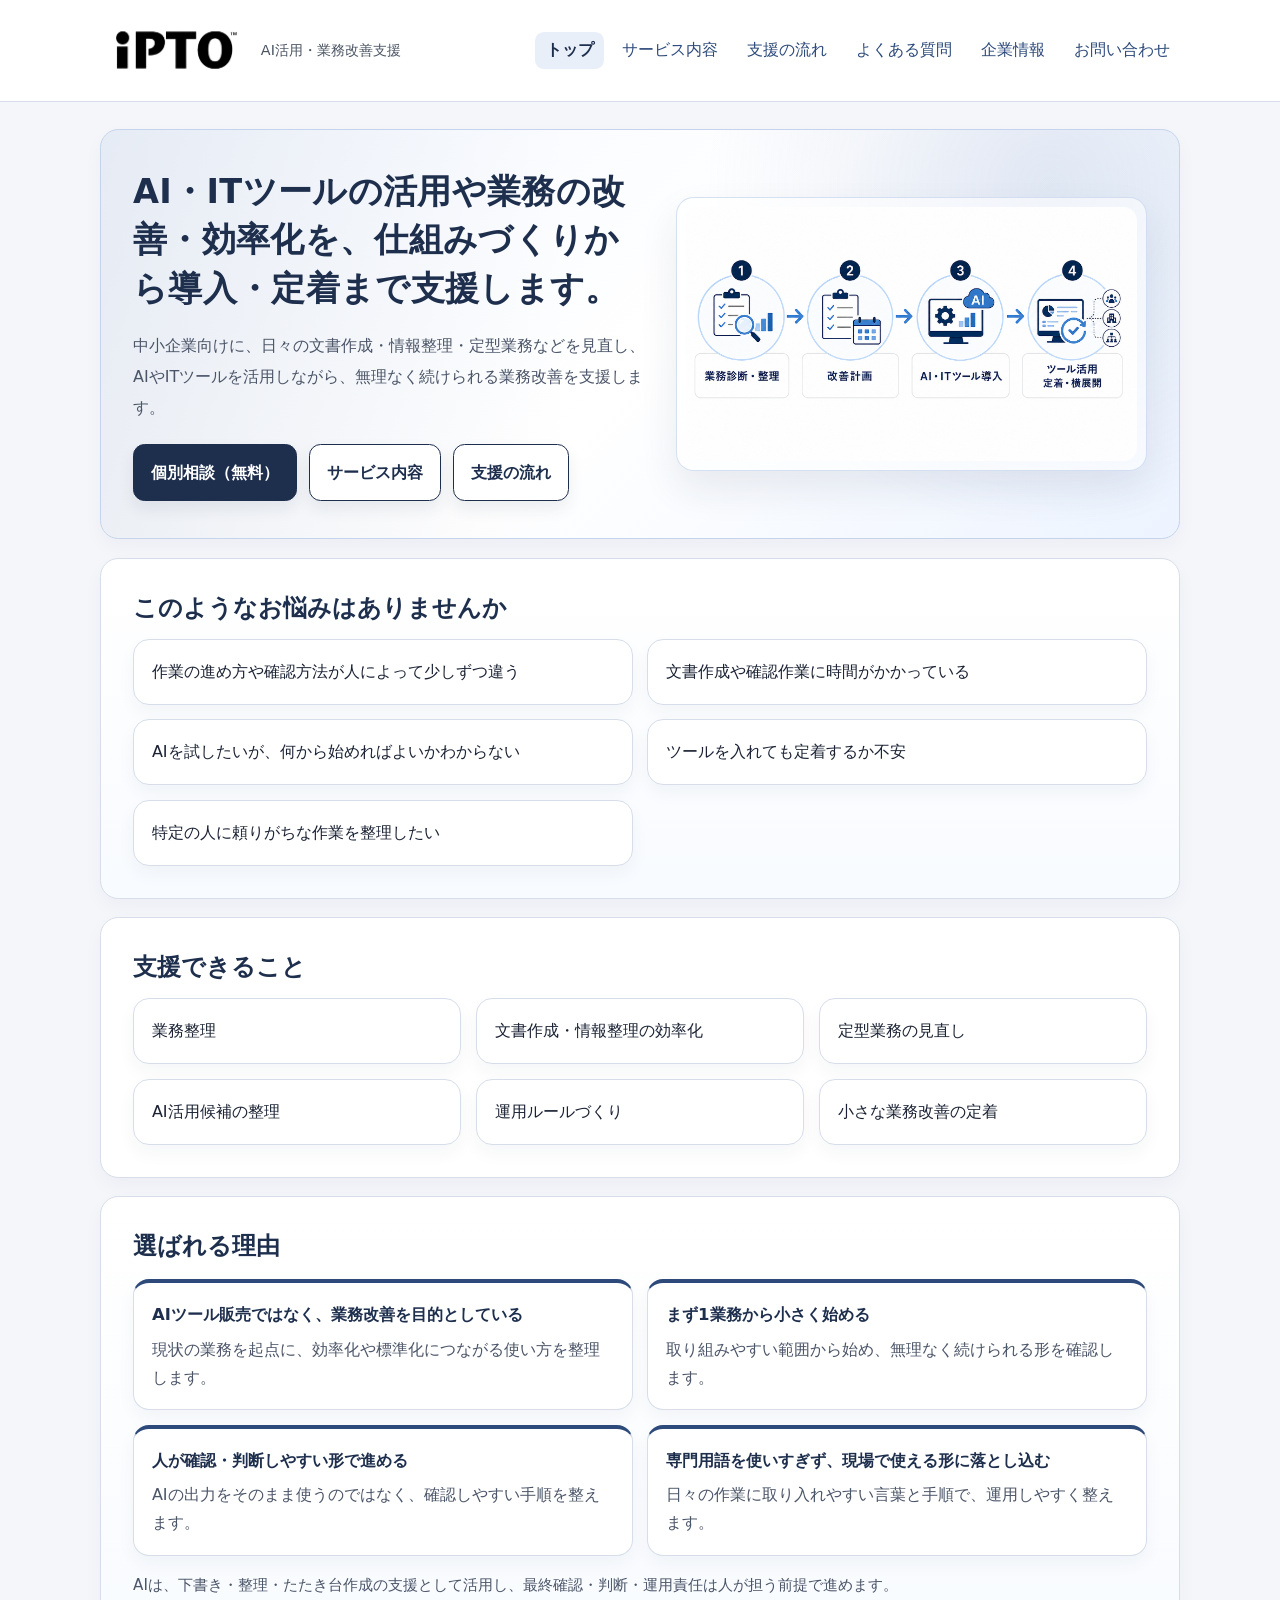
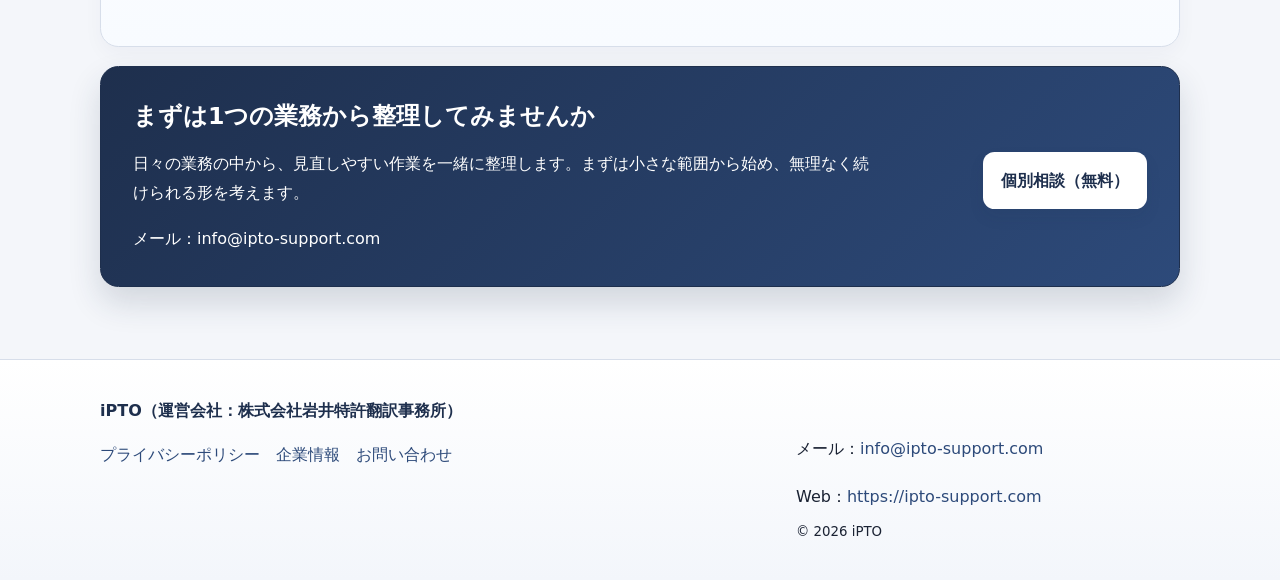
==== commit 21d50be0: "Improve top page CTA and card design" ====
--- a/index.html
+++ b/index.html
@@ -38,15 +38,19 @@
   </header>
   <main class="container">
     <section class="section hero">
-      <h1>AI・ITツールの活用や業務の改善・効率化を、仕組みづくりから導入・定着まで支援します。</h1>
-      <p class="lead">中小企業向けに、日々の文書作成・情報整理・定型業務などを見直し、AIやITツールを活用しながら、無理なく続けられる業務改善を支援します。</p>
-      <div class="cta-row">
-        <a class="button primary" href="https://forms.gle/F1sHjhhAiYHQPL6r6">個別相談（無料）</a>
-        <a class="button secondary" href="/services">サービス内容</a>
-        <a class="button secondary" href="/flow">支援の流れ</a>
-      </div>
-      <div class="hero-visual">
-        <img src="assets/hero-process.png" alt="業務診断・整理から改善計画、AI・ITツール導入、ツール活用と定着・横展開までの流れ">
+      <div class="hero-content">
+        <div class="hero-copy">
+          <h1>AI・ITツールの活用や業務の改善・効率化を、仕組みづくりから導入・定着まで支援します。</h1>
+          <p class="lead">中小企業向けに、日々の文書作成・情報整理・定型業務などを見直し、AIやITツールを活用しながら、無理なく続けられる業務改善を支援します。</p>
+          <div class="cta-row">
+            <a class="button primary" href="https://forms.gle/F1sHjhhAiYHQPL6r6">個別相談（無料）</a>
+            <a class="button secondary" href="/services">サービス内容</a>
+            <a class="button secondary" href="/flow">支援の流れ</a>
+          </div>
+        </div>
+        <div class="hero-visual">
+          <img src="assets/hero-process.png" alt="業務診断・整理から改善計画、AI・ITツール導入、ツール活用と定着・横展開までの流れ">
+        </div>
       </div>
     </section>
 
@@ -73,21 +77,36 @@
       </div>
     </section>
 
-    <section class="section">
+    <section class="section reasons-section">
       <h2>選ばれる理由</h2>
-      <ul>
-        <li>AIツール販売ではなく、業務改善を目的としている</li>
-        <li>まず1業務から小さく始める</li>
-        <li>人が確認・判断しやすい形で進める</li>
-        <li>専門用語を使いすぎず、現場で使える形に落とし込む</li>
-      </ul>
+      <div class="grid cols-2 reason-grid">
+        <article class="reason-card">
+          <h3>AIツール販売ではなく、業務改善を目的としている</h3>
+          <p>現状の業務を起点に、効率化や標準化につながる使い方を整理します。</p>
+        </article>
+        <article class="reason-card">
+          <h3>まず1業務から小さく始める</h3>
+          <p>取り組みやすい範囲から始め、無理なく続けられる形を確認します。</p>
+        </article>
+        <article class="reason-card">
+          <h3>人が確認・判断しやすい形で進める</h3>
+          <p>AIの出力をそのまま使うのではなく、確認しやすい手順を整えます。</p>
+        </article>
+        <article class="reason-card">
+          <h3>専門用語を使いすぎず、現場で使える形に落とし込む</h3>
+          <p>日々の作業に取り入れやすい言葉と手順で、運用しやすく整えます。</p>
+        </article>
+      </div>
       <p class="note">AIは、下書き・整理・たたき台作成の支援として活用し、最終確認・判断・運用責任は人が担う前提で進めます。</p>
     </section>
 
-    <section class="section">
-      <h2>まずは1つの業務から整理してみませんか</h2>
-      <p>日々の業務の中から、見直しやすい作業を一緒に整理します。まずは小さな範囲から始め、無理なく続けられる形を考えます。</p>
-      <p>メール：<a href="mailto:info@ipto-support.com">info@ipto-support.com</a></p>
+    <section class="section cta-box home-cta">
+      <div>
+        <h2>まずは1つの業務から整理してみませんか</h2>
+        <p>日々の業務の中から、見直しやすい作業を一緒に整理します。まずは小さな範囲から始め、無理なく続けられる形を考えます。</p>
+        <p class="cta-mail">メール：<a href="mailto:info@ipto-support.com">info@ipto-support.com</a></p>
+      </div>
+      <a class="button primary" href="https://forms.gle/F1sHjhhAiYHQPL6r6">個別相談（無料）</a>
     </section>
   </main>
   <footer class="site-footer">
--- a/css/style.css
+++ b/css/style.css
@@ -116,47 +116,70 @@
 
 .site-nav.is-open { display: block; }
 
-main { padding: 1.7rem 0 3rem; }
+main { padding: 1.7rem 0 3.4rem; }
 
 .section {
   background: var(--surface);
   border: 1px solid var(--line);
-  border-radius: 1rem;
+  border-radius: 1.15rem;
   padding: 1.4rem;
-  margin-bottom: 1.1rem;
-  box-shadow: 0 2px 8px rgba(20, 40, 74, 0.03);
+  margin-bottom: 1.15rem;
+  box-shadow: 0 8px 20px rgba(20, 40, 74, 0.035);
+}
+
+.section:nth-of-type(even):not(.hero):not(.page-hero):not(.cta-box) {
+  background: linear-gradient(180deg, #ffffff 0%, #f8fbff 100%);
 }
 
 .hero {
+  position: relative;
+  overflow: hidden;
   background:
-    linear-gradient(150deg, rgba(244, 248, 255, 0.94) 0%, rgba(255, 255, 255, 0.97) 55%, rgba(247, 249, 252, 0.96) 100%),
-    url("../assets/bg-accent.png") no-repeat right 1.1rem top 1rem / min(34vw, 280px);
+    radial-gradient(circle at 88% 14%, rgba(107, 139, 192, 0.18), transparent 34%),
+    linear-gradient(135deg, #f2f7ff 0%, #ffffff 52%, #edf4ff 100%);
+  border-color: #c5d4ec;
+  padding: 1.7rem 1.35rem 1.35rem;
+}
+
+.hero::before {
+  content: "";
+  position: absolute;
+  inset: 0;
+  background: linear-gradient(90deg, rgba(30, 47, 77, 0.06), transparent 44%);
+  pointer-events: none;
+}
+
+.hero-content {
+  position: relative;
+  display: grid;
+  gap: 1.35rem;
+  align-items: center;
+}
+
+.hero-copy {
+  max-width: 640px;
+}
+
+.page-hero {
+  background: linear-gradient(150deg, rgba(255, 255, 255, 0.97) 0%, rgba(244, 248, 255, 0.96) 100%);
   border-color: #ccd9ee;
-  padding: 1.7rem 1.35rem 1.35rem;
-}
-
-.page-hero {
-  background:
-    linear-gradient(150deg, rgba(255, 255, 255, 0.96) 0%, rgba(244, 248, 255, 0.95) 100%),
-    url("../assets/bg-accent.png") no-repeat right 1rem top 0.9rem / min(30vw, 220px);
-  border-color: #ccd9ee;
 }
 
 .hero-visual {
-  max-width: 920px;
-  margin: 1.45rem auto 0.35rem;
-  padding: 0.45rem;
-  border: 1px solid #d8e2f2;
-  border-radius: 1rem;
-  background: rgba(255, 255, 255, 0.88);
-  box-shadow: var(--shadow-soft);
+  width: min(100%, 820px);
+  margin: 0 auto;
+  padding: 0.55rem;
+  border: 1px solid rgba(197, 212, 236, 0.72);
+  border-radius: 1.1rem;
+  background: rgba(255, 255, 255, 0.56);
+  box-shadow: 0 18px 38px rgba(30, 47, 77, 0.09);
 }
 
 .hero-visual img {
   width: 100%;
   max-height: 360px;
   object-fit: contain;
-  border-radius: 0.75rem;
+  border-radius: 0.85rem;
 }
 
 h1, h2, h3 { line-height: 1.45; color: var(--primary); margin-top: 0; }
@@ -175,36 +198,87 @@
 .list-card,
 .step-card,
 .contact-option,
-.faq-item {
+.faq-item,
+.reason-card {
   background: #fff;
   border: 1px solid var(--line);
-  border-radius: 0.9rem;
-  padding: 1rem 1.05rem;
-  box-shadow: 0 5px 14px rgba(21, 41, 74, 0.04);
+  border-radius: 1rem;
+  padding: 1.08rem 1.12rem;
+  box-shadow: 0 8px 18px rgba(21, 41, 74, 0.045);
 }
 
 .list-card,
 .step-card,
-.contact-option {
+.contact-option,
+.reason-card {
   transition: transform 0.18s ease, box-shadow 0.18s ease, border-color 0.18s ease;
 }
 
 .list-card:hover,
 .step-card:hover,
-.contact-option:hover {
+.contact-option:hover,
+.reason-card:hover {
   transform: translateY(-2px);
   box-shadow: var(--shadow-soft);
   border-color: #c5d2e9;
 }
 
-.step-grid { gap: 1rem; }
+.reasons-section {
+  background: linear-gradient(180deg, #ffffff 0%, #f3f7fd 100%);
+}
+
+.reason-grid {
+  margin-top: 1rem;
+}
+
+.reason-card {
+  position: relative;
+  padding-top: 1.25rem;
+  border-top: 4px solid var(--accent);
+}
+
+.reason-card h3,
+.reason-card p {
+  margin: 0;
+}
+
+.reason-card p {
+  margin-top: 0.55rem;
+  color: var(--muted);
+  line-height: 1.75;
+}
+
+.step-grid {
+  gap: 1rem;
+  counter-reset: service-step;
+}
 
 .step-card {
-  border-left: 4px solid var(--accent);
+  position: relative;
+  counter-increment: service-step;
+  padding: 1.25rem 1.12rem 1.18rem;
+  border-top: 4px solid var(--accent);
+}
+
+.step-card::before {
+  content: counter(service-step);
+  position: absolute;
+  top: -0.9rem;
+  left: 1rem;
+  width: 2rem;
+  height: 2rem;
+  border-radius: 999px;
+  background: var(--primary);
+  color: #fff;
+  display: inline-flex;
+  align-items: center;
+  justify-content: center;
+  font-weight: 700;
+  box-shadow: 0 8px 18px rgba(30, 47, 77, 0.18);
 }
 
 .step-label {
-  margin: 0 0 0.45rem;
+  margin: 0.45rem 0 0.45rem;
   font-size: 0.86rem;
   color: var(--accent);
   font-weight: 700;
@@ -221,27 +295,31 @@
   display: grid;
   grid-template-columns: auto 1fr;
   align-items: start;
-  column-gap: 0.85rem;
+  column-gap: 1rem;
   row-gap: 0.35rem;
-  padding: 1.1rem;
+  padding: 1.25rem;
 }
 
 .usecase-card h3 {
-  margin: 0.1rem 0 0.25rem;
+  margin: 0.05rem 0 0.15rem;
 }
 
 .usecase-card p {
   grid-column: 2;
+  margin-top: 0;
+  color: var(--muted);
+  line-height: 1.75;
 }
 
 .usecase-icon {
-  grid-row: 1 / span 2;
-  width: 54px;
-  height: 54px;
+  grid-row: span 2;
+  width: 86px;
+  height: 86px;
   object-fit: contain;
-  border-radius: 0.75rem;
-  background: var(--primary-soft);
-  padding: 0.35rem;
+  border-radius: 1rem;
+  background: linear-gradient(145deg, rgba(233, 239, 249, 0.92), rgba(255, 255, 255, 0.95));
+  border: 1px solid #dce5f3;
+  padding: 0.38rem;
 }
 
 .flow-list {
@@ -306,9 +384,10 @@
   justify-content: center;
   min-height: 48px;
   padding: 0.78rem 1.06rem;
-  border-radius: 0.62rem;
+  border-radius: 0.72rem;
   font-weight: 700;
   border: 1px solid var(--primary);
+  box-shadow: 0 8px 16px rgba(30, 47, 77, 0.08);
 }
 
 .button.primary {
@@ -322,13 +401,38 @@
 }
 
 .cta-box {
-  background: #eaf1fc;
-  border-color: #c4d3ec;
+  background: linear-gradient(135deg, #1e2f4d 0%, #2d4a7a 100%);
+  border-color: #1e2f4d;
+  color: #fff;
   padding: 1.65rem;
+  box-shadow: 0 16px 32px rgba(30, 47, 77, 0.16);
+}
+
+.cta-box h2,
+.cta-box a,
+.cta-box .note {
+  color: #fff;
+}
+
+.cta-box p {
+  max-width: 740px;
 }
 
 .cta-box .button {
   margin-top: 0.55rem;
+  border-color: rgba(255, 255, 255, 0.86);
+  background: #fff;
+  color: var(--primary);
+}
+
+.home-cta {
+  display: grid;
+  gap: 1rem;
+  align-items: center;
+}
+
+.cta-mail {
+  margin-bottom: 0;
 }
 
 .note { color: var(--muted); font-size: 0.95rem; }
@@ -341,15 +445,28 @@
 
 .site-footer {
   border-top: 1px solid var(--line);
-  padding: 2rem 0;
-  background: #fff;
+  padding: 2.2rem 0;
+  background: linear-gradient(180deg, #ffffff 0%, #f3f6fb 100%);
+}
+
+.site-footer .container {
+  display: grid;
+  gap: 0.55rem 1.5rem;
+}
+
+.site-footer strong {
+  color: var(--primary);
+}
+
+.site-footer p {
+  margin: 0;
 }
 
 .footer-links {
   display: flex;
-  gap: 1rem;
+  gap: 0.45rem 1rem;
   flex-wrap: wrap;
-  margin: 0.8rem 0;
+  margin: 0.4rem 0 0.2rem;
   padding: 0;
   list-style: none;
 }
@@ -376,23 +493,22 @@
   .section { padding: 1.15rem; }
   .hero,
   .page-hero {
-    background:
-      linear-gradient(150deg, rgba(244, 248, 255, 0.97) 0%, rgba(255, 255, 255, 0.98) 100%),
-      url("../assets/bg-accent.png") no-repeat right 0.75rem top 0.75rem / 130px;
+    background: linear-gradient(150deg, rgba(244, 248, 255, 0.97) 0%, rgba(255, 255, 255, 0.98) 100%);
   }
   .hero-visual {
-    margin-top: 1.15rem;
-    padding: 0.3rem;
+    padding: 0.35rem;
   }
   .usecase-card {
     grid-template-columns: 1fr;
     padding: 1rem;
   }
-  .usecase-card p { grid-column: auto; }
+  .usecase-card p {
+    grid-column: auto;
+  }
   .usecase-icon {
     grid-row: auto;
-    width: 48px;
-    height: 48px;
+    width: 78px;
+    height: 78px;
   }
   .cta-box { padding: 1.25rem; }
   .button { width: 100%; }
@@ -420,6 +536,19 @@
 
   h2 { font-size: 1.48rem; }
   .section, .cta-box { padding: 2rem; }
-  .hero { padding: 2.1rem 2rem 1.65rem; }
+  .hero { padding: 2.35rem 2rem; }
+  .hero-content { grid-template-columns: minmax(0, 1.05fr) minmax(320px, 0.95fr); }
+  .hero-visual { max-width: 500px; }
+  .hero-visual img { max-height: 330px; }
+  .step-grid { grid-template-columns: repeat(3, minmax(0, 1fr)); }
+  .home-cta { grid-template-columns: minmax(0, 1fr) auto; }
+  .site-footer .container {
+    grid-template-columns: minmax(0, 1.4fr) minmax(260px, 0.8fr);
+    align-items: start;
+  }
+  .site-footer strong,
+  .site-footer .footer-links { grid-column: 1; }
+  .site-footer p,
+  .site-footer small { grid-column: 2; }
   .page-hero { padding: 2rem; }
 }
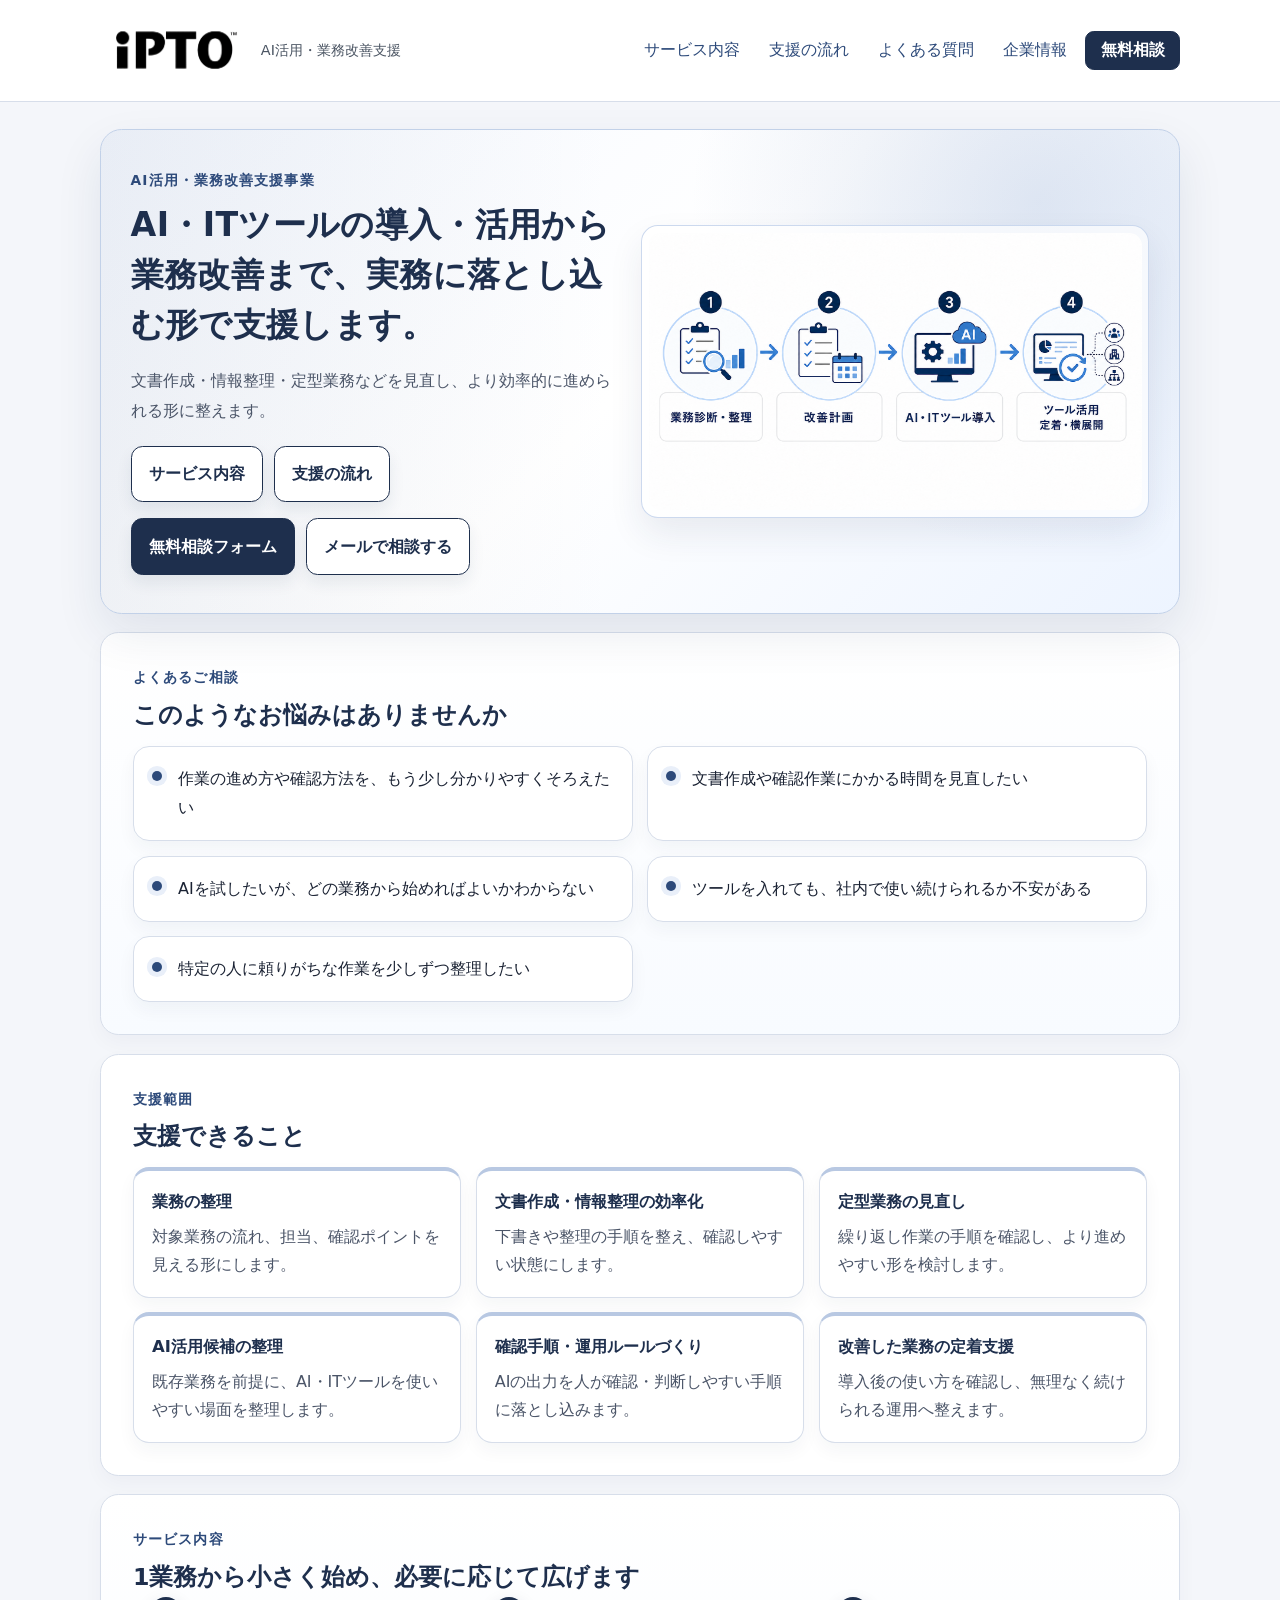
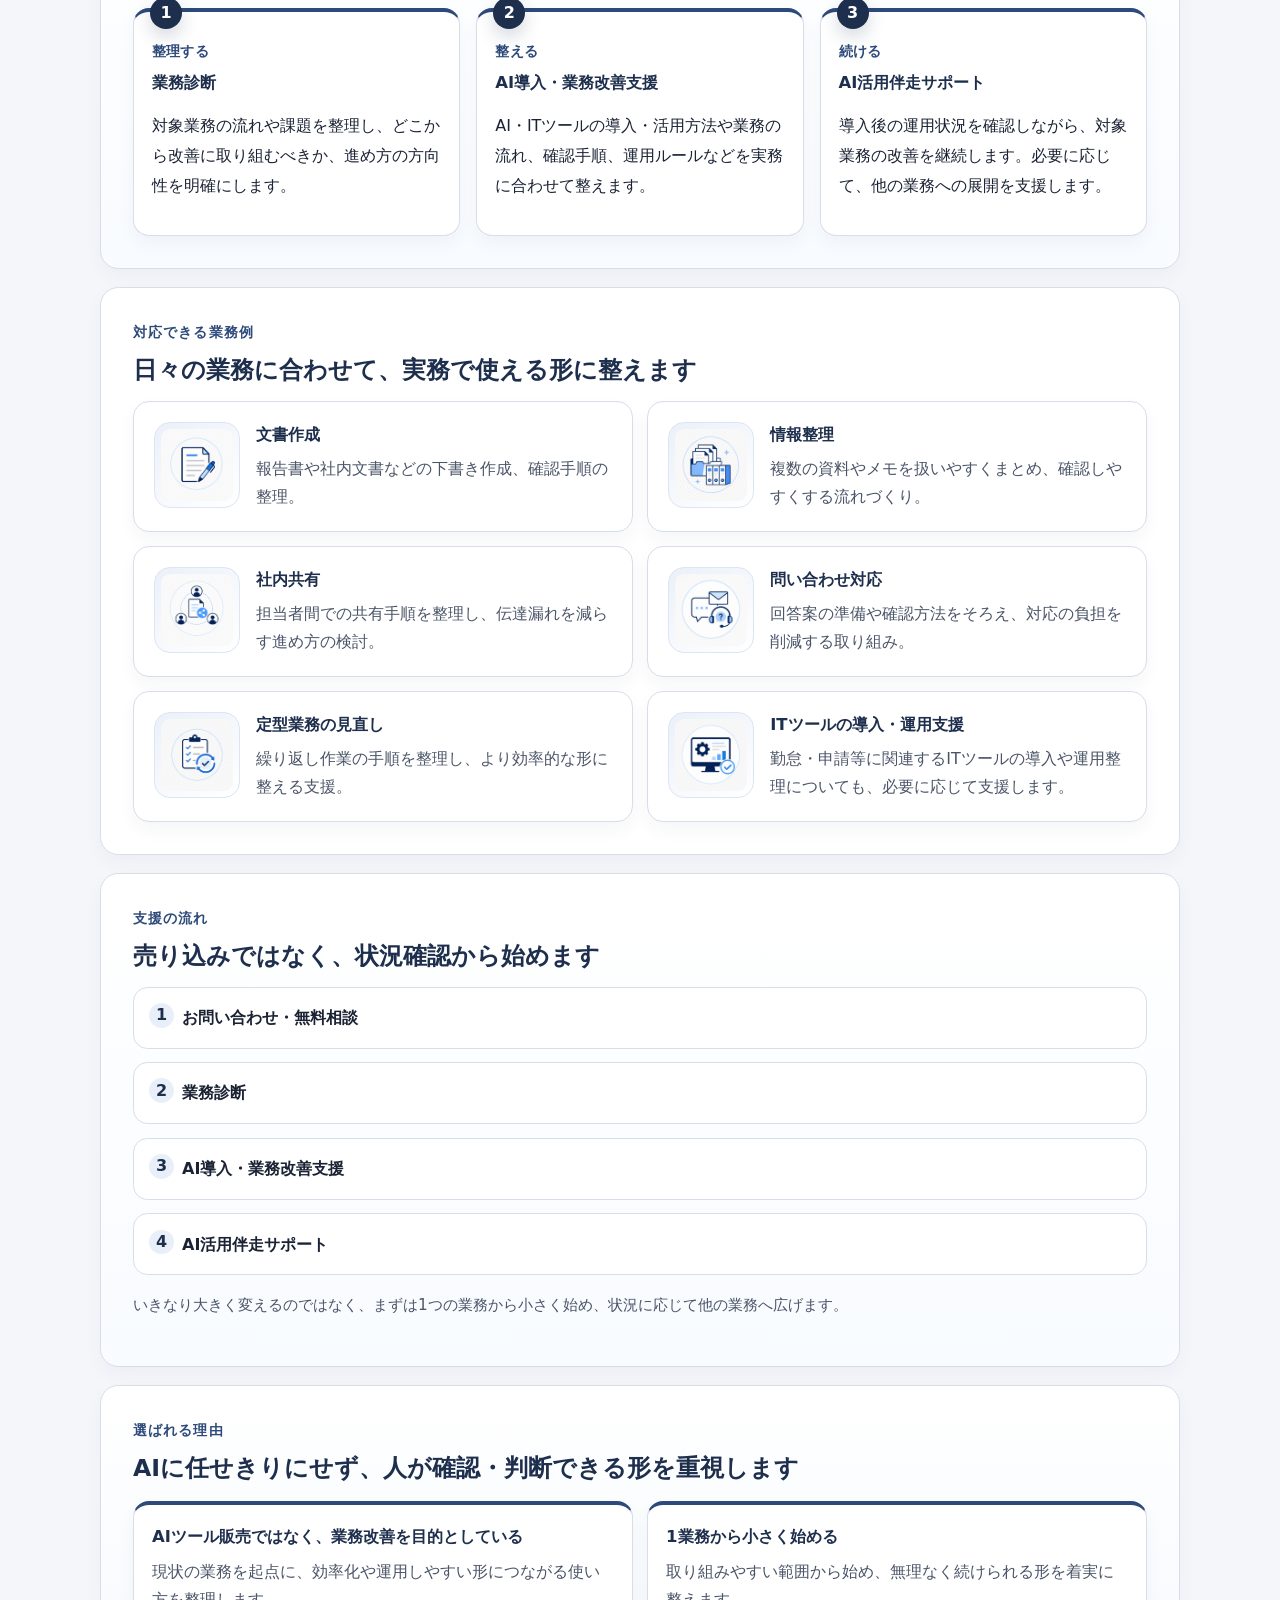
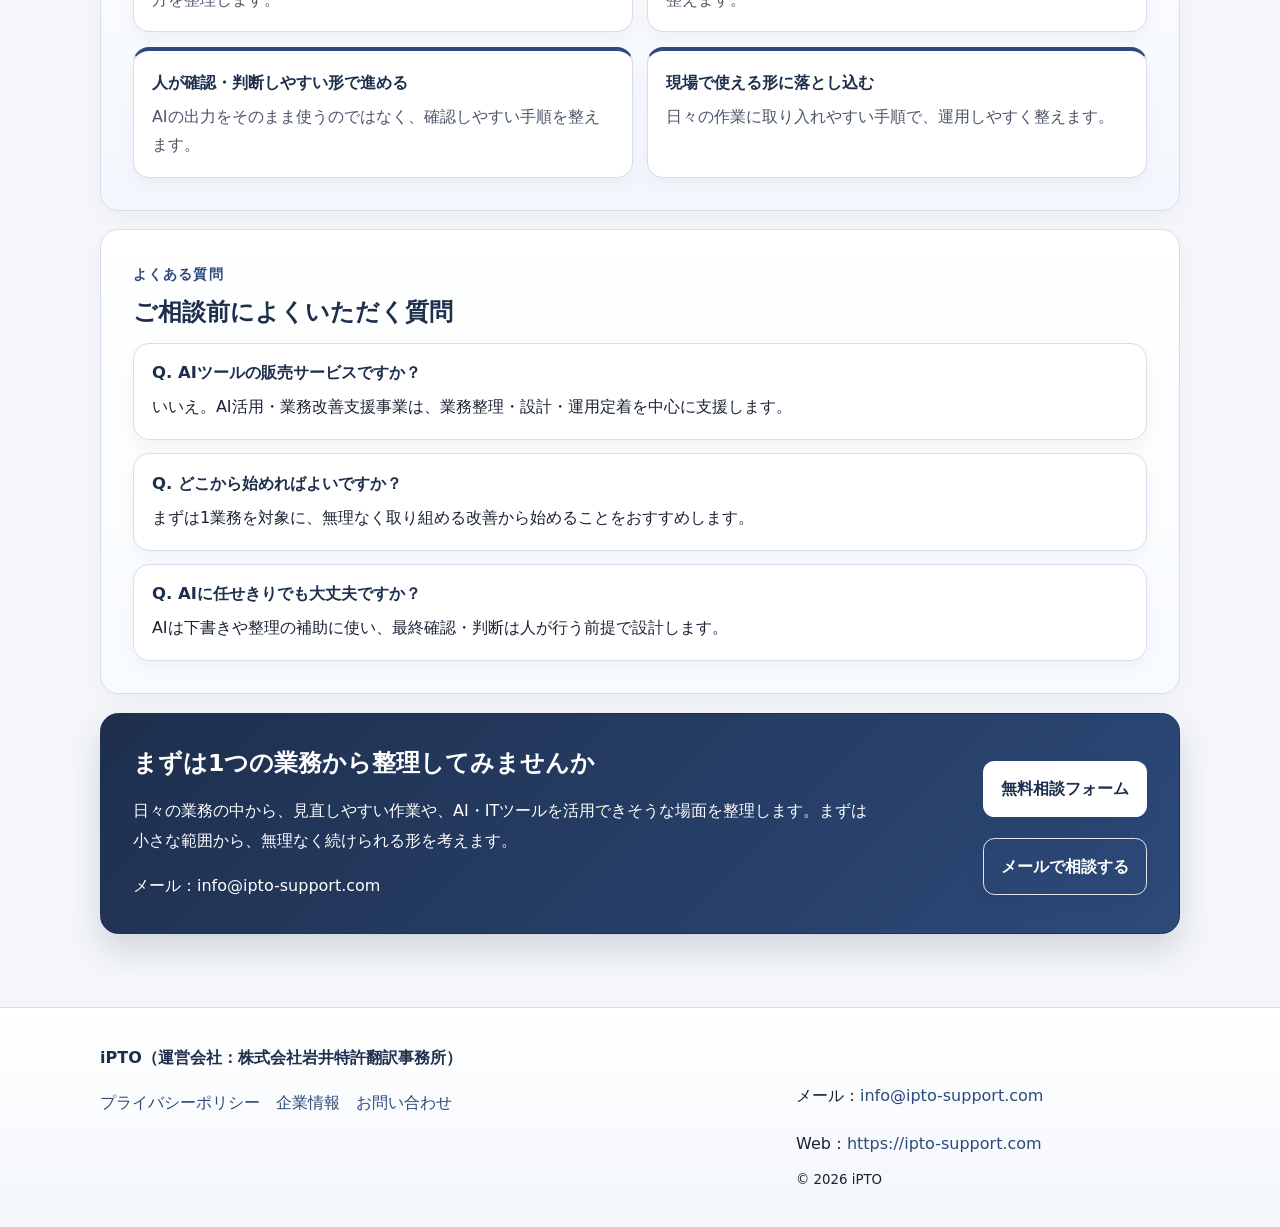
==== commit 716373ac: "LP構成へ無料相談導線を改善" ====
--- a/index.html
+++ b/index.html
@@ -3,20 +3,20 @@
 <head>
   <meta charset="utf-8">
   <meta name="viewport" content="width=device-width, initial-scale=1">
-  <meta name="description" content="中小企業向けに、AIを活用した業務整理・効率化・標準化の仕組みづくりを支援します。AIツール販売ではなく、日々の業務改善を起点にした支援を行います。">
+  <meta name="description" content="中小企業向けに、AI・ITツールを活用しながら業務整理・改善・運用定着まで支援します。AIツール販売ではなく、日々の業務改善を起点にした支援です。">
   <link rel="canonical" href="https://ipto-support.com/">
   <title>AI活用・業務改善支援事業 | iPTO</title>
   <link rel="stylesheet" href="css/style.css">
   <link rel="icon" href="/assets/favicon.svg" type="image/svg+xml">
   <meta property="og:type" content="website">
   <meta property="og:title" content="AI活用・業務改善支援事業 | iPTO">
-  <meta property="og:description" content="中小企業向けに、AIを活用した業務整理・効率化・標準化の仕組みづくりを支援します。AIツール販売ではなく、日々の業務改善を起点にした支援を行います。">
+  <meta property="og:description" content="中小企業向けに、AI・ITツールを活用しながら業務整理・改善・運用定着まで支援します。AIツール販売ではなく、日々の業務改善を起点にした支援です。">
   <meta property="og:url" content="https://ipto-support.com/">
   <meta property="og:site_name" content="iPTO">
   <meta property="og:image" content="https://ipto-support.com/assets/ogp.png">
   <meta name="twitter:card" content="summary_large_image">
   <meta name="twitter:title" content="AI活用・業務改善支援事業 | iPTO">
-  <meta name="twitter:description" content="中小企業向けに、AIを活用した業務整理・効率化・標準化の仕組みづくりを支援します。AIツール販売ではなく、日々の業務改善を起点にした支援を行います。">
+  <meta name="twitter:description" content="中小企業向けに、AI・ITツールを活用しながら業務整理・改善・運用定着まで支援します。AIツール販売ではなく、日々の業務改善を起点にした支援です。">
   <meta name="twitter:image" content="https://ipto-support.com/assets/ogp.png">
 </head>
 <body>
@@ -26,87 +26,130 @@
       <button class="nav-toggle" type="button" aria-expanded="false" aria-controls="site-nav">メニュー</button>
       <nav class="site-nav" id="site-nav" aria-label="グローバルナビゲーション">
         <ul>
-          <li><a href="/" aria-current="page">トップ</a></li>
-          <li><a href="/services">サービス内容</a></li>
-          <li><a href="/flow">支援の流れ</a></li>
-          <li><a href="/faq">よくある質問</a></li>
+          <li><a href="/#services">サービス内容</a></li>
+          <li><a href="/#flow">支援の流れ</a></li>
+          <li><a href="/#faq">よくある質問</a></li>
           <li><a href="/company">企業情報</a></li>
-          <li><a href="/contact">お問い合わせ</a></li>
+          <li><a class="nav-cta" href="https://forms.gle/zcpqkdr8K3xhnHZG9">無料相談</a></li>
         </ul>
       </nav>
     </div>
   </header>
   <main class="container">
-    <section class="section hero">
+    <section class="section hero" id="top">
       <div class="hero-content">
         <div class="hero-copy">
-          <h1>AI・ITツールの活用や業務の改善・効率化を、仕組みづくりから導入・定着まで支援します。</h1>
-          <p class="lead">中小企業向けに、日々の文書作成・情報整理・定型業務などを見直し、AIやITツールを活用しながら、無理なく続けられる業務改善を支援します。</p>
-          <div class="cta-row">
-            <a class="button primary" href="https://forms.gle/F1sHjhhAiYHQPL6r6">個別相談（無料）</a>
-            <a class="button secondary" href="/services">サービス内容</a>
-            <a class="button secondary" href="/flow">支援の流れ</a>
+          <p class="eyebrow">AI活用・業務改善支援事業</p>
+          <h1>AI・ITツールの導入・活用から業務改善まで、実務に落とし込む形で支援します。</h1>
+          <p class="lead">文書作成・情報整理・定型業務などを見直し、より効率的に進められる形に整えます。</p>
+          <div class="cta-row hero-links" aria-label="主要導線">
+            <a class="button secondary" href="#services">サービス内容</a>
+            <a class="button secondary" href="#flow">支援の流れ</a>
+          </div>
+          <div class="cta-row" aria-label="無料相談導線">
+            <a class="button primary" href="https://forms.gle/zcpqkdr8K3xhnHZG9">無料相談フォーム</a>
+            <a class="button secondary" href="mailto:info@ipto-support.com">メールで相談する</a>
           </div>
         </div>
         <div class="hero-visual">
-          <img src="assets/hero-process.png" alt="業務診断・整理から改善計画、AI・ITツール導入、ツール活用と定着・横展開までの流れ">
+          <img src="assets/hero-process.png" alt="業務整理から改善支援、定着支援までを段階的に進める流れ">
         </div>
       </div>
     </section>
 
-    <section class="section">
+    <section class="section" id="problems">
+      <p class="eyebrow">よくあるご相談</p>
       <h2>このようなお悩みはありませんか</h2>
-      <div class="grid cols-2">
-        <div class="list-card">作業の進め方や確認方法が人によって少しずつ違う</div>
-        <div class="list-card">文書作成や確認作業に時間がかかっている</div>
-        <div class="list-card">AIを試したいが、何から始めればよいかわからない</div>
-        <div class="list-card">ツールを入れても定着するか不安</div>
-        <div class="list-card">特定の人に頼りがちな作業を整理したい</div>
+      <div class="grid cols-2 problem-grid">
+        <div class="list-card">作業の進め方や確認方法を、もう少し分かりやすくそろえたい</div>
+        <div class="list-card">文書作成や確認作業にかかる時間を見直したい</div>
+        <div class="list-card">AIを試したいが、どの業務から始めればよいかわからない</div>
+        <div class="list-card">ツールを入れても、社内で使い続けられるか不安がある</div>
+        <div class="list-card">特定の人に頼りがちな作業を少しずつ整理したい</div>
       </div>
     </section>
 
-    <section class="section">
+    <section class="section" id="support">
+      <p class="eyebrow">支援範囲</p>
       <h2>支援できること</h2>
-      <div class="grid cols-3">
-        <div class="list-card">業務整理</div>
-        <div class="list-card">文書作成・情報整理の効率化</div>
-        <div class="list-card">定型業務の見直し</div>
-        <div class="list-card">AI活用候補の整理</div>
-        <div class="list-card">運用ルールづくり</div>
-        <div class="list-card">小さな業務改善の定着</div>
+      <div class="grid cols-3 support-grid">
+        <article class="feature-card"><h3>業務の整理</h3><p>対象業務の流れ、担当、確認ポイントを見える形にします。</p></article>
+        <article class="feature-card"><h3>文書作成・情報整理の効率化</h3><p>下書きや整理の手順を整え、確認しやすい状態にします。</p></article>
+        <article class="feature-card"><h3>定型業務の見直し</h3><p>繰り返し作業の手順を確認し、より進めやすい形を検討します。</p></article>
+        <article class="feature-card"><h3>AI活用候補の整理</h3><p>既存業務を前提に、AI・ITツールを使いやすい場面を整理します。</p></article>
+        <article class="feature-card"><h3>確認手順・運用ルールづくり</h3><p>AIの出力を人が確認・判断しやすい手順に落とし込みます。</p></article>
+        <article class="feature-card"><h3>改善した業務の定着支援</h3><p>導入後の使い方を確認し、無理なく続けられる運用へ整えます。</p></article>
       </div>
     </section>
 
-    <section class="section reasons-section">
-      <h2>選ばれる理由</h2>
-      <div class="grid cols-2 reason-grid">
-        <article class="reason-card">
-          <h3>AIツール販売ではなく、業務改善を目的としている</h3>
-          <p>現状の業務を起点に、効率化や標準化につながる使い方を整理します。</p>
-        </article>
-        <article class="reason-card">
-          <h3>まず1業務から小さく始める</h3>
-          <p>取り組みやすい範囲から始め、無理なく続けられる形を確認します。</p>
-        </article>
-        <article class="reason-card">
-          <h3>人が確認・判断しやすい形で進める</h3>
-          <p>AIの出力をそのまま使うのではなく、確認しやすい手順を整えます。</p>
-        </article>
-        <article class="reason-card">
-          <h3>専門用語を使いすぎず、現場で使える形に落とし込む</h3>
-          <p>日々の作業に取り入れやすい言葉と手順で、運用しやすく整えます。</p>
-        </article>
+    <section class="section" id="services">
+      <p class="eyebrow">サービス内容</p>
+      <h2>1業務から小さく始め、必要に応じて広げます</h2>
+      <div class="grid step-grid service-cards">
+        <article class="list-card step-card"><p class="step-label">整理する</p><h3>業務診断</h3><p>対象業務の流れや課題を整理し、どこから改善に取り組むべきか、進め方の方向性を明確にします。</p></article>
+        <article class="list-card step-card"><p class="step-label">整える</p><h3>AI導入・業務改善支援</h3><p>AI・ITツールの導入・活用方法や業務の流れ、確認手順、運用ルールなどを実務に合わせて整えます。</p></article>
+        <article class="list-card step-card"><p class="step-label">続ける</p><h3>AI活用伴走サポート</h3><p>導入後の運用状況を確認しながら、対象業務の改善を継続します。必要に応じて、他の業務への展開を支援します。</p></article>
       </div>
-      <p class="note">AIは、下書き・整理・たたき台作成の支援として活用し、最終確認・判断・運用責任は人が担う前提で進めます。</p>
     </section>
 
-    <section class="section cta-box home-cta">
-      <div>
-        <h2>まずは1つの業務から整理してみませんか</h2>
-        <p>日々の業務の中から、見直しやすい作業を一緒に整理します。まずは小さな範囲から始め、無理なく続けられる形を考えます。</p>
-        <p class="cta-mail">メール：<a href="mailto:info@ipto-support.com">info@ipto-support.com</a></p>
+    <section class="section" id="usecases">
+      <p class="eyebrow">対応できる業務例</p>
+      <h2>日々の業務に合わせて、実務で使える形に整えます</h2>
+      <div class="grid cols-2 usecase-grid">
+        <article class="list-card usecase-card"><img class="usecase-icon" src="assets/icon-document1.png" alt=""><h3>文書作成</h3><p>報告書や社内文書などの下書き作成、確認手順の整理。</p></article>
+        <article class="list-card usecase-card"><img class="usecase-icon" src="assets/icon-document2.png" alt=""><h3>情報整理</h3><p>複数の資料やメモを扱いやすくまとめ、確認しやすくする流れづくり。</p></article>
+        <article class="list-card usecase-card"><img class="usecase-icon" src="assets/icon-document3.png" alt=""><h3>社内共有</h3><p>担当者間での共有手順を整理し、伝達漏れを減らす進め方の検討。</p></article>
+        <article class="list-card usecase-card"><img class="usecase-icon" src="assets/icon-document4.png" alt=""><h3>問い合わせ対応</h3><p>回答案の準備や確認方法をそろえ、対応の負担を削減する取り組み。</p></article>
+        <article class="list-card usecase-card"><img class="usecase-icon" src="assets/icon-document5.png" alt=""><h3>定型業務の見直し</h3><p>繰り返し作業の手順を整理し、より効率的な形に整える支援。</p></article>
+        <article class="list-card usecase-card"><img class="usecase-icon" src="assets/icon-document6.png" alt=""><h3>ITツールの導入・運用支援</h3><p>勤怠・申請等に関連するITツールの導入や運用整理についても、必要に応じて支援します。</p></article>
       </div>
-      <a class="button primary" href="https://forms.gle/F1sHjhhAiYHQPL6r6">個別相談（無料）</a>
+    </section>
+
+    <section class="section" id="flow">
+      <p class="eyebrow">支援の流れ</p>
+      <h2>売り込みではなく、状況確認から始めます</h2>
+      <ol class="flow-list flow-compact">
+        <li><strong>お問い合わせ・無料相談</strong></li>
+        <li><strong>業務診断</strong></li>
+        <li><strong>AI導入・業務改善支援</strong></li>
+        <li><strong>AI活用伴走サポート</strong></li>
+      </ol>
+      <p class="note">いきなり大きく変えるのではなく、まずは1つの業務から小さく始め、状況に応じて他の業務へ広げます。</p>
+    </section>
+
+    <section class="section reasons-section" id="reasons">
+      <p class="eyebrow">選ばれる理由</p>
+      <h2>AIに任せきりにせず、人が確認・判断できる形を重視します</h2>
+      <div class="grid cols-2 reason-grid">
+        <article class="reason-card"><h3>AIツール販売ではなく、業務改善を目的としている</h3><p>現状の業務を起点に、効率化や運用しやすい形につながる使い方を整理します。</p></article>
+        <article class="reason-card"><h3>1業務から小さく始める</h3><p>取り組みやすい範囲から始め、無理なく続けられる形を着実に整えます。</p></article>
+        <article class="reason-card"><h3>人が確認・判断しやすい形で進める</h3><p>AIの出力をそのまま使うのではなく、確認しやすい手順を整えます。</p></article>
+        <article class="reason-card"><h3>現場で使える形に落とし込む</h3><p>日々の作業に取り入れやすい手順で、運用しやすく整えます。</p></article>
+      </div>
+    </section>
+
+    <section class="section" id="faq">
+      <p class="eyebrow">よくある質問</p>
+      <h2>ご相談前によくいただく質問</h2>
+      <div class="faq-list">
+        <article class="faq-item"><h3>Q. AIツールの販売サービスですか？</h3><p>いいえ。AI活用・業務改善支援事業は、業務整理・設計・運用定着を中心に支援します。</p></article>
+        <article class="faq-item"><h3>Q. どこから始めればよいですか？</h3><p>まずは1業務を対象に、無理なく取り組める改善から始めることをおすすめします。</p></article>
+        <article class="faq-item"><h3>Q. AIに任せきりでも大丈夫ですか？</h3><p>AIは下書きや整理の補助に使い、最終確認・判断は人が行う前提で設計します。</p></article>
+      </div>
+    </section>
+
+    <section class="section cta-box" id="contact">
+      <div class="home-cta">
+        <div>
+          <h2>まずは1つの業務から整理してみませんか</h2>
+          <p>日々の業務の中から、見直しやすい作業や、AI・ITツールを活用できそうな場面を整理します。まずは小さな範囲から、無理なく続けられる形を考えます。</p>
+          <p class="cta-mail">メール：<a href="mailto:info@ipto-support.com">info@ipto-support.com</a></p>
+        </div>
+        <div class="cta-actions">
+          <a class="button" href="https://forms.gle/zcpqkdr8K3xhnHZG9">無料相談フォーム</a>
+          <a class="button secondary-on-dark" href="mailto:info@ipto-support.com">メールで相談する</a>
+        </div>
+      </div>
     </section>
   </main>
   <footer class="site-footer">
--- a/css/style.css
+++ b/css/style.css
@@ -8,6 +8,7 @@
   --primary-soft: #e9eff9;
   --accent: #2d4a7a;
   --shadow-soft: 0 8px 22px rgba(21, 42, 79, 0.08);
+  --hero-shadow: 0 20px 48px rgba(25, 48, 86, 0.09);
   --max-width: 1080px;
 }
 
@@ -24,6 +25,7 @@
 
 a { color: var(--accent); text-decoration: none; }
 a:hover { text-decoration: underline; }
+html { scroll-behavior: smooth; scroll-padding-top: 92px; }
 a:focus-visible, button:focus-visible {
   outline: 3px solid #7aa2e6;
   outline-offset: 2px;
@@ -114,6 +116,18 @@
   font-weight: 700;
 }
 
+.site-nav .nav-cta {
+  background: var(--primary);
+  color: #fff;
+  font-weight: 700;
+  border: 1px solid var(--primary);
+}
+
+.site-nav .nav-cta:hover {
+  background: var(--accent);
+  text-decoration: none;
+}
+
 .site-nav.is-open { display: block; }
 
 main { padding: 1.7rem 0 3.4rem; }
@@ -135,29 +149,31 @@
   position: relative;
   overflow: hidden;
   background:
-    radial-gradient(circle at 88% 14%, rgba(107, 139, 192, 0.18), transparent 34%),
-    linear-gradient(135deg, #f2f7ff 0%, #ffffff 52%, #edf4ff 100%);
-  border-color: #c5d4ec;
-  padding: 1.7rem 1.35rem 1.35rem;
+    radial-gradient(circle at 87% 15%, rgba(107, 139, 192, 0.2), transparent 34%),
+    linear-gradient(135deg, #f4f8ff 0%, #ffffff 50%, #edf4ff 100%);
+  border-color: #c2d1e8;
+  border-radius: 1.35rem;
+  padding: 1.65rem 1.25rem 1.25rem;
+  box-shadow: var(--hero-shadow);
 }
 
 .hero::before {
   content: "";
   position: absolute;
   inset: 0;
-  background: linear-gradient(90deg, rgba(30, 47, 77, 0.06), transparent 44%);
+  background: linear-gradient(90deg, rgba(30, 47, 77, 0.055), transparent 48%);
   pointer-events: none;
 }
 
 .hero-content {
   position: relative;
   display: grid;
-  gap: 1.35rem;
+  gap: 1.15rem;
   align-items: center;
 }
 
 .hero-copy {
-  max-width: 640px;
+  max-width: 600px;
 }
 
 .page-hero {
@@ -166,24 +182,25 @@
 }
 
 .hero-visual {
-  width: min(100%, 820px);
+  width: min(100%, 860px);
   margin: 0 auto;
-  padding: 0.55rem;
-  border: 1px solid rgba(197, 212, 236, 0.72);
-  border-radius: 1.1rem;
-  background: rgba(255, 255, 255, 0.56);
-  box-shadow: 0 18px 38px rgba(30, 47, 77, 0.09);
+  padding: 0.42rem;
+  border: 1px solid rgba(190, 207, 234, 0.78);
+  border-radius: 1.05rem;
+  background: rgba(255, 255, 255, 0.68);
+  box-shadow: 0 16px 34px rgba(30, 47, 77, 0.085);
 }
 
 .hero-visual img {
   width: 100%;
-  max-height: 360px;
+  max-height: 380px;
   object-fit: contain;
-  border-radius: 0.85rem;
+  border-radius: 0.78rem;
 }
 
 h1, h2, h3 { line-height: 1.45; color: var(--primary); margin-top: 0; }
 h1 { font-size: clamp(1.4rem, 4.9vw, 2.1rem); letter-spacing: 0.01em; margin-bottom: 0.9rem; }
+.hero h1 { line-height: 1.5; margin-bottom: 0.8rem; }
 h2 { font-size: 1.22rem; margin-bottom: 0.85rem; }
 h3 { font-size: 1.03rem; margin-bottom: 0.45rem; }
 
@@ -193,12 +210,18 @@
   line-height: 1.95;
 }
 
+.hero .lead {
+  margin-bottom: 1.2rem;
+  line-height: 1.9;
+}
+
 .grid { display: grid; gap: 0.9rem; }
 
 .list-card,
 .step-card,
 .contact-option,
 .faq-item,
+.feature-card,
 .reason-card {
   background: #fff;
   border: 1px solid var(--line);
@@ -210,6 +233,7 @@
 .list-card,
 .step-card,
 .contact-option,
+.feature-card,
 .reason-card {
   transition: transform 0.18s ease, box-shadow 0.18s ease, border-color 0.18s ease;
 }
@@ -217,10 +241,54 @@
 .list-card:hover,
 .step-card:hover,
 .contact-option:hover,
+.feature-card:hover,
 .reason-card:hover {
   transform: translateY(-2px);
   box-shadow: var(--shadow-soft);
   border-color: #c5d2e9;
+}
+
+.eyebrow {
+  margin: 0 0 0.45rem;
+  color: var(--accent);
+  font-size: 0.86rem;
+  font-weight: 700;
+  letter-spacing: 0.08em;
+}
+
+.problem-grid .list-card {
+  position: relative;
+  padding-left: 2.75rem;
+}
+
+.problem-grid .list-card::before {
+  content: "";
+  position: absolute;
+  left: 1.12rem;
+  top: 1.55rem;
+  width: 0.62rem;
+  height: 0.62rem;
+  border-radius: 999px;
+  background: var(--accent);
+  box-shadow: 0 0 0 0.32rem var(--primary-soft);
+}
+
+.feature-card {
+  position: relative;
+  min-height: 100%;
+  padding: 1.18rem 1.12rem 1.12rem;
+  border-top: 4px solid #b8c8e2;
+}
+
+.feature-card h3,
+.feature-card p {
+  margin: 0;
+}
+
+.feature-card p {
+  margin-top: 0.55rem;
+  color: var(--muted);
+  line-height: 1.75;
 }
 
 .reasons-section {
@@ -357,12 +425,17 @@
   line-height: 1;
 }
 
+.flow-compact li {
+  padding-bottom: 0.95rem;
+}
+
 .faq-list {
   display: grid;
   gap: 0.85rem;
 }
 
-.faq-item h2 {
+.faq-item h2,
+.faq-item h3 {
   margin: 0 0 0.45rem;
   font-size: 1.03rem;
 }
@@ -376,6 +449,11 @@
   flex-wrap: wrap;
   gap: 0.75rem;
   margin-top: 1.05rem;
+}
+
+.hero .cta-row {
+  gap: 0.7rem;
+  margin-top: 1rem;
 }
 
 .button {
@@ -400,6 +478,17 @@
   color: var(--primary);
 }
 
+.button:hover {
+  text-decoration: none;
+  transform: translateY(-1px);
+}
+
+.button.secondary-on-dark {
+  background: transparent;
+  color: #fff;
+  border-color: rgba(255, 255, 255, 0.86);
+}
+
 .cta-box {
   background: linear-gradient(135deg, #1e2f4d 0%, #2d4a7a 100%);
   border-color: #1e2f4d;
@@ -423,6 +512,17 @@
   border-color: rgba(255, 255, 255, 0.86);
   background: #fff;
   color: var(--primary);
+}
+
+.cta-box .button.secondary-on-dark {
+  background: transparent;
+  color: #fff;
+}
+
+.cta-actions {
+  display: grid;
+  gap: 0.75rem;
+  align-content: center;
 }
 
 .home-cta {
@@ -495,8 +595,16 @@
   .page-hero {
     background: linear-gradient(150deg, rgba(244, 248, 255, 0.97) 0%, rgba(255, 255, 255, 0.98) 100%);
   }
+  .hero { padding-inline: 1rem; }
+  .hero h1 { margin-bottom: 0.7rem; }
+  .hero .lead { margin-bottom: 1.05rem; }
   .hero-visual {
-    padding: 0.35rem;
+    padding: 0.28rem;
+    border-radius: 0.95rem;
+  }
+  .hero-visual img {
+    max-height: none;
+    border-radius: 0.72rem;
   }
   .usecase-card {
     grid-template-columns: 1fr;
@@ -528,18 +636,23 @@
   .container { width: min(100% - 2rem, var(--max-width)); }
   .nav-toggle { display: none; }
   .site-nav { display: block; padding-bottom: 0; }
-  .site-nav ul { display: flex; gap: 0.5rem; }
+  .site-nav ul { display: flex; gap: 0.5rem; align-items: center; }
   .site-nav a { padding: 0.4rem 0.65rem; }
+  .site-nav .nav-cta { padding-inline: 0.9rem; }
 
   .grid.cols-2 { grid-template-columns: repeat(2, minmax(0, 1fr)); }
   .grid.cols-3 { grid-template-columns: repeat(3, minmax(0, 1fr)); }
 
   h2 { font-size: 1.48rem; }
   .section, .cta-box { padding: 2rem; }
-  .hero { padding: 2.35rem 2rem; }
-  .hero-content { grid-template-columns: minmax(0, 1.05fr) minmax(320px, 0.95fr); }
-  .hero-visual { max-width: 500px; }
-  .hero-visual img { max-height: 330px; }
+  .hero { padding: 2.35rem 1.85rem; }
+  .hero-content {
+    grid-template-columns: minmax(0, 0.98fr) minmax(340px, 1.02fr);
+    gap: 1.35rem;
+  }
+  .hero h1 { font-size: clamp(1.7rem, 3vw, 2.08rem); }
+  .hero-visual { max-width: 545px; }
+  .hero-visual img { max-height: 360px; }
   .step-grid { grid-template-columns: repeat(3, minmax(0, 1fr)); }
   .home-cta { grid-template-columns: minmax(0, 1fr) auto; }
   .site-footer .container {
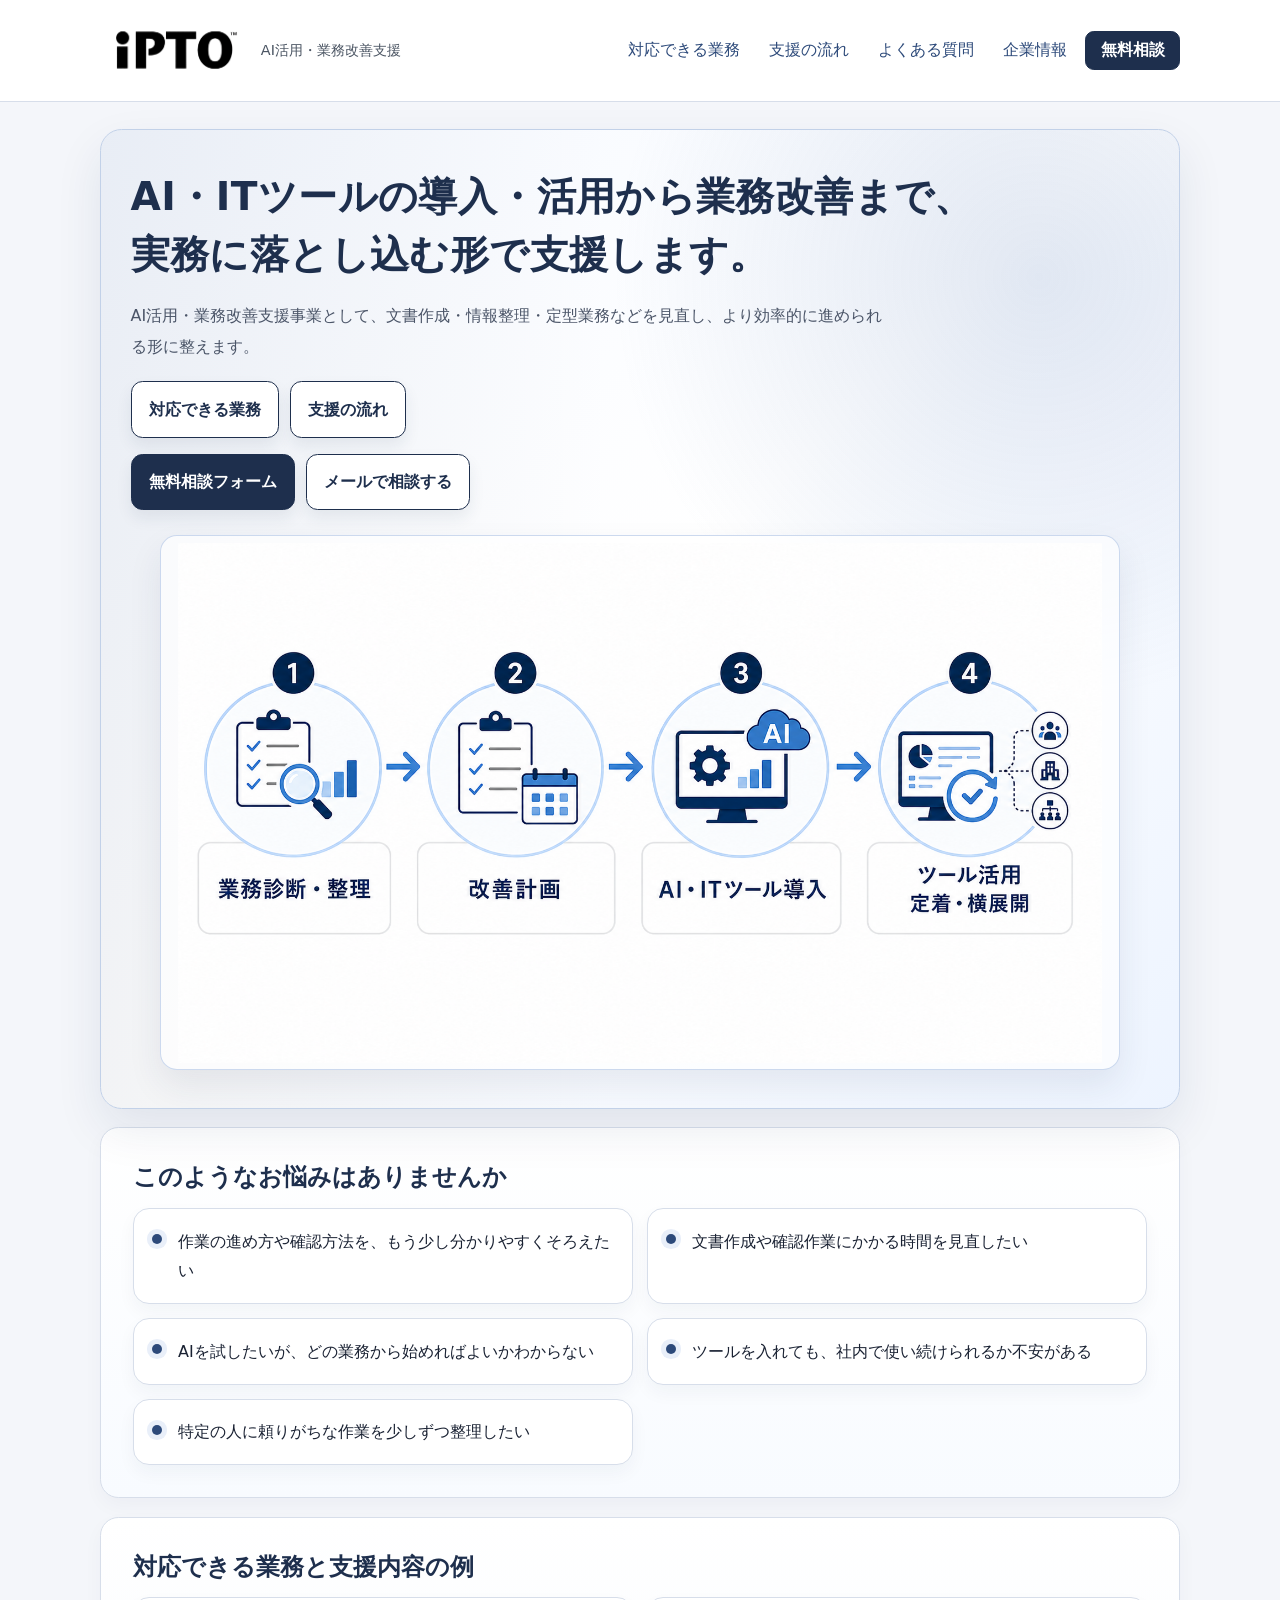
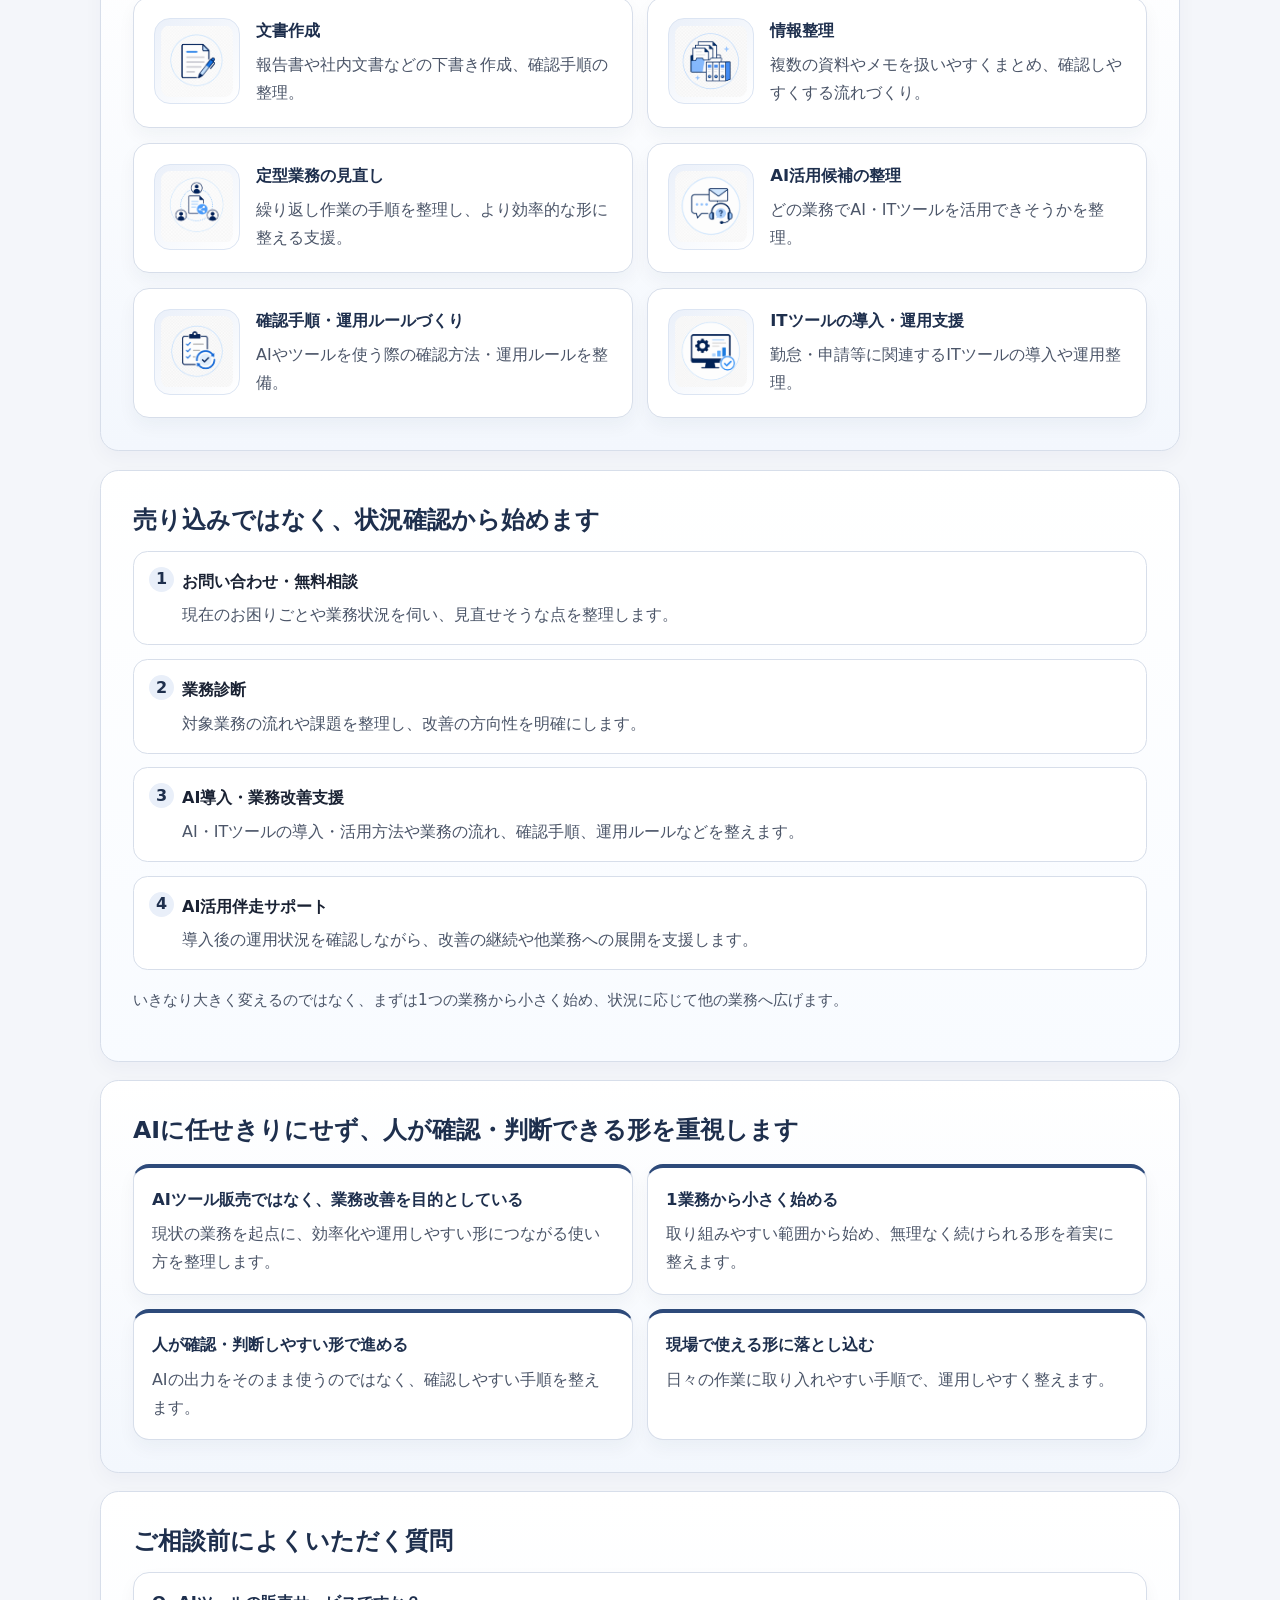
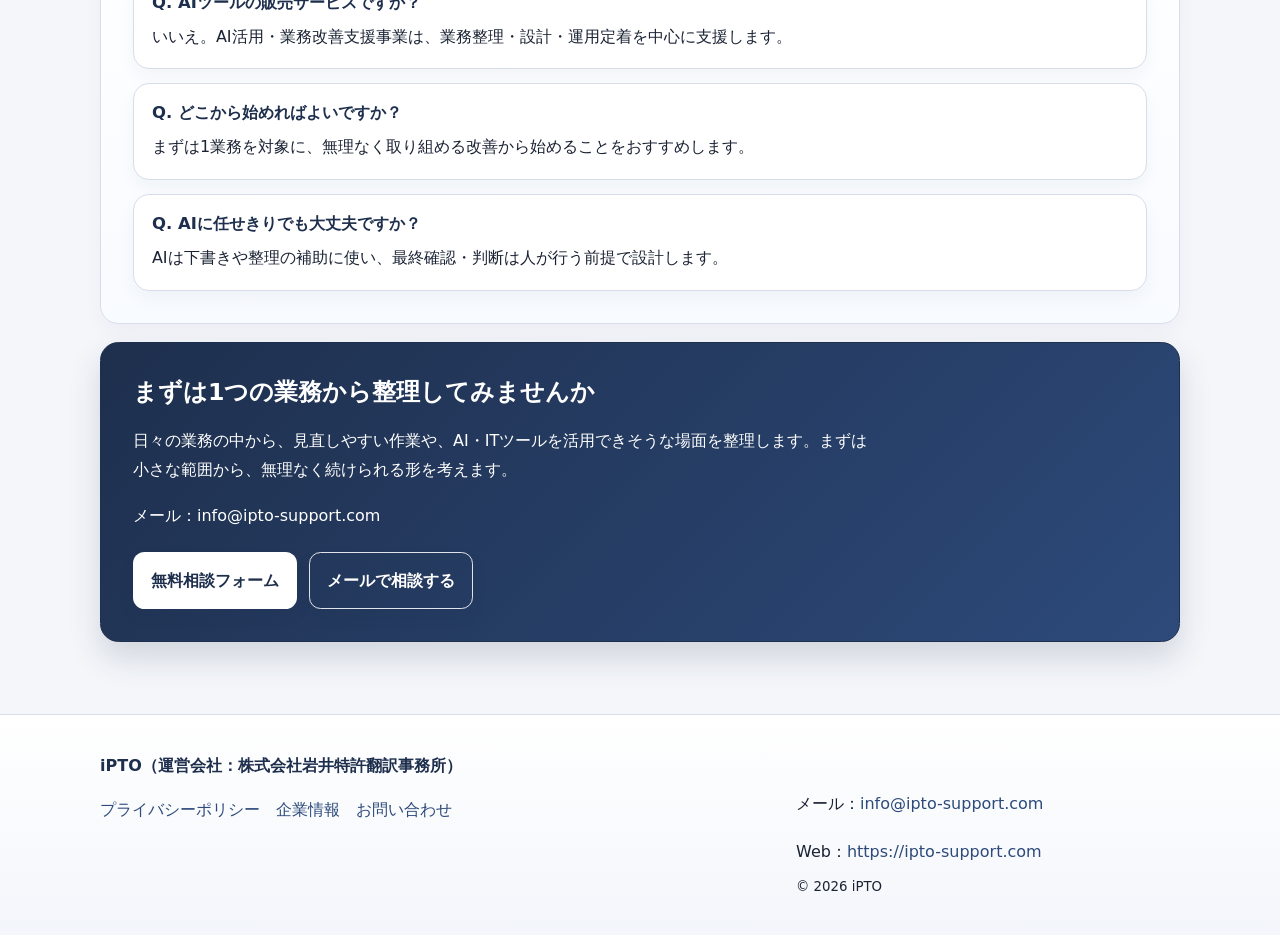
==== commit 38de3fe7: "Refine LP layout and section flow" ====
--- a/index.html
+++ b/index.html
@@ -26,7 +26,7 @@
       <button class="nav-toggle" type="button" aria-expanded="false" aria-controls="site-nav">メニュー</button>
       <nav class="site-nav" id="site-nav" aria-label="グローバルナビゲーション">
         <ul>
-          <li><a href="/#services">サービス内容</a></li>
+          <li><a href="/#services">対応できる業務</a></li>
           <li><a href="/#flow">支援の流れ</a></li>
           <li><a href="/#faq">よくある質問</a></li>
           <li><a href="/company">企業情報</a></li>
@@ -39,11 +39,10 @@
     <section class="section hero" id="top">
       <div class="hero-content">
         <div class="hero-copy">
-          <p class="eyebrow">AI活用・業務改善支援事業</p>
           <h1>AI・ITツールの導入・活用から業務改善まで、実務に落とし込む形で支援します。</h1>
-          <p class="lead">文書作成・情報整理・定型業務などを見直し、より効率的に進められる形に整えます。</p>
+          <p class="lead">AI活用・業務改善支援事業として、文書作成・情報整理・定型業務などを見直し、より効率的に進められる形に整えます。</p>
           <div class="cta-row hero-links" aria-label="主要導線">
-            <a class="button secondary" href="#services">サービス内容</a>
+            <a class="button secondary" href="#services">対応できる業務</a>
             <a class="button secondary" href="#flow">支援の流れ</a>
           </div>
           <div class="cta-row" aria-label="無料相談導線">
@@ -58,7 +57,6 @@
     </section>
 
     <section class="section" id="problems">
-      <p class="eyebrow">よくあるご相談</p>
       <h2>このようなお悩みはありませんか</h2>
       <div class="grid cols-2 problem-grid">
         <div class="list-card">作業の進め方や確認方法を、もう少し分かりやすくそろえたい</div>
@@ -69,56 +67,30 @@
       </div>
     </section>
 
-    <section class="section" id="support">
-      <p class="eyebrow">支援範囲</p>
-      <h2>支援できること</h2>
-      <div class="grid cols-3 support-grid">
-        <article class="feature-card"><h3>業務の整理</h3><p>対象業務の流れ、担当、確認ポイントを見える形にします。</p></article>
-        <article class="feature-card"><h3>文書作成・情報整理の効率化</h3><p>下書きや整理の手順を整え、確認しやすい状態にします。</p></article>
-        <article class="feature-card"><h3>定型業務の見直し</h3><p>繰り返し作業の手順を確認し、より進めやすい形を検討します。</p></article>
-        <article class="feature-card"><h3>AI活用候補の整理</h3><p>既存業務を前提に、AI・ITツールを使いやすい場面を整理します。</p></article>
-        <article class="feature-card"><h3>確認手順・運用ルールづくり</h3><p>AIの出力を人が確認・判断しやすい手順に落とし込みます。</p></article>
-        <article class="feature-card"><h3>改善した業務の定着支援</h3><p>導入後の使い方を確認し、無理なく続けられる運用へ整えます。</p></article>
-      </div>
-    </section>
-
-    <section class="section" id="services">
-      <p class="eyebrow">サービス内容</p>
-      <h2>1業務から小さく始め、必要に応じて広げます</h2>
-      <div class="grid step-grid service-cards">
-        <article class="list-card step-card"><p class="step-label">整理する</p><h3>業務診断</h3><p>対象業務の流れや課題を整理し、どこから改善に取り組むべきか、進め方の方向性を明確にします。</p></article>
-        <article class="list-card step-card"><p class="step-label">整える</p><h3>AI導入・業務改善支援</h3><p>AI・ITツールの導入・活用方法や業務の流れ、確認手順、運用ルールなどを実務に合わせて整えます。</p></article>
-        <article class="list-card step-card"><p class="step-label">続ける</p><h3>AI活用伴走サポート</h3><p>導入後の運用状況を確認しながら、対象業務の改善を継続します。必要に応じて、他の業務への展開を支援します。</p></article>
-      </div>
-    </section>
-
-    <section class="section" id="usecases">
-      <p class="eyebrow">対応できる業務例</p>
-      <h2>日々の業務に合わせて、実務で使える形に整えます</h2>
+    <section class="section usecases-section" id="services">
+      <h2>対応できる業務と支援内容の例</h2>
       <div class="grid cols-2 usecase-grid">
         <article class="list-card usecase-card"><img class="usecase-icon" src="assets/icon-document1.png" alt=""><h3>文書作成</h3><p>報告書や社内文書などの下書き作成、確認手順の整理。</p></article>
         <article class="list-card usecase-card"><img class="usecase-icon" src="assets/icon-document2.png" alt=""><h3>情報整理</h3><p>複数の資料やメモを扱いやすくまとめ、確認しやすくする流れづくり。</p></article>
-        <article class="list-card usecase-card"><img class="usecase-icon" src="assets/icon-document3.png" alt=""><h3>社内共有</h3><p>担当者間での共有手順を整理し、伝達漏れを減らす進め方の検討。</p></article>
-        <article class="list-card usecase-card"><img class="usecase-icon" src="assets/icon-document4.png" alt=""><h3>問い合わせ対応</h3><p>回答案の準備や確認方法をそろえ、対応の負担を削減する取り組み。</p></article>
-        <article class="list-card usecase-card"><img class="usecase-icon" src="assets/icon-document5.png" alt=""><h3>定型業務の見直し</h3><p>繰り返し作業の手順を整理し、より効率的な形に整える支援。</p></article>
-        <article class="list-card usecase-card"><img class="usecase-icon" src="assets/icon-document6.png" alt=""><h3>ITツールの導入・運用支援</h3><p>勤怠・申請等に関連するITツールの導入や運用整理についても、必要に応じて支援します。</p></article>
+        <article class="list-card usecase-card"><img class="usecase-icon" src="assets/icon-document3.png" alt=""><h3>定型業務の見直し</h3><p>繰り返し作業の手順を整理し、より効率的な形に整える支援。</p></article>
+        <article class="list-card usecase-card"><img class="usecase-icon" src="assets/icon-document4.png" alt=""><h3>AI活用候補の整理</h3><p>どの業務でAI・ITツールを活用できそうかを整理。</p></article>
+        <article class="list-card usecase-card"><img class="usecase-icon" src="assets/icon-document5.png" alt=""><h3>確認手順・運用ルールづくり</h3><p>AIやツールを使う際の確認方法・運用ルールを整備。</p></article>
+        <article class="list-card usecase-card"><img class="usecase-icon" src="assets/icon-document6.png" alt=""><h3>ITツールの導入・運用支援</h3><p>勤怠・申請等に関連するITツールの導入や運用整理。</p></article>
       </div>
     </section>
 
     <section class="section" id="flow">
-      <p class="eyebrow">支援の流れ</p>
       <h2>売り込みではなく、状況確認から始めます</h2>
       <ol class="flow-list flow-compact">
-        <li><strong>お問い合わせ・無料相談</strong></li>
-        <li><strong>業務診断</strong></li>
-        <li><strong>AI導入・業務改善支援</strong></li>
-        <li><strong>AI活用伴走サポート</strong></li>
+        <li><strong>お問い合わせ・無料相談</strong><p>現在のお困りごとや業務状況を伺い、見直せそうな点を整理します。</p></li>
+        <li><strong>業務診断</strong><p>対象業務の流れや課題を整理し、改善の方向性を明確にします。</p></li>
+        <li><strong>AI導入・業務改善支援</strong><p>AI・ITツールの導入・活用方法や業務の流れ、確認手順、運用ルールなどを整えます。</p></li>
+        <li><strong>AI活用伴走サポート</strong><p>導入後の運用状況を確認しながら、改善の継続や他業務への展開を支援します。</p></li>
       </ol>
       <p class="note">いきなり大きく変えるのではなく、まずは1つの業務から小さく始め、状況に応じて他の業務へ広げます。</p>
     </section>
 
     <section class="section reasons-section" id="reasons">
-      <p class="eyebrow">選ばれる理由</p>
       <h2>AIに任せきりにせず、人が確認・判断できる形を重視します</h2>
       <div class="grid cols-2 reason-grid">
         <article class="reason-card"><h3>AIツール販売ではなく、業務改善を目的としている</h3><p>現状の業務を起点に、効率化や運用しやすい形につながる使い方を整理します。</p></article>
@@ -129,7 +101,6 @@
     </section>
 
     <section class="section" id="faq">
-      <p class="eyebrow">よくある質問</p>
       <h2>ご相談前によくいただく質問</h2>
       <div class="faq-list">
         <article class="faq-item"><h3>Q. AIツールの販売サービスですか？</h3><p>いいえ。AI活用・業務改善支援事業は、業務整理・設計・運用定着を中心に支援します。</p></article>
@@ -146,7 +117,7 @@
           <p class="cta-mail">メール：<a href="mailto:info@ipto-support.com">info@ipto-support.com</a></p>
         </div>
         <div class="cta-actions">
-          <a class="button" href="https://forms.gle/zcpqkdr8K3xhnHZG9">無料相談フォーム</a>
+          <a class="button primary-on-dark" href="https://forms.gle/zcpqkdr8K3xhnHZG9">無料相談フォーム</a>
           <a class="button secondary-on-dark" href="mailto:info@ipto-support.com">メールで相談する</a>
         </div>
       </div>
--- a/css/style.css
+++ b/css/style.css
@@ -153,7 +153,7 @@
     linear-gradient(135deg, #f4f8ff 0%, #ffffff 50%, #edf4ff 100%);
   border-color: #c2d1e8;
   border-radius: 1.35rem;
-  padding: 1.65rem 1.25rem 1.25rem;
+  padding: 1.65rem 1.25rem 1.35rem;
   box-shadow: var(--hero-shadow);
 }
 
@@ -168,12 +168,12 @@
 .hero-content {
   position: relative;
   display: grid;
-  gap: 1.15rem;
+  gap: 1.35rem;
   align-items: center;
 }
 
 .hero-copy {
-  max-width: 600px;
+  max-width: 880px;
 }
 
 .page-hero {
@@ -182,7 +182,7 @@
 }
 
 .hero-visual {
-  width: min(100%, 860px);
+  width: min(100%, 960px);
   margin: 0 auto;
   padding: 0.42rem;
   border: 1px solid rgba(190, 207, 234, 0.78);
@@ -193,7 +193,7 @@
 
 .hero-visual img {
   width: 100%;
-  max-height: 380px;
+  max-height: 520px;
   object-fit: contain;
   border-radius: 0.78rem;
 }
@@ -291,6 +291,7 @@
   line-height: 1.75;
 }
 
+.usecases-section,
 .reasons-section {
   background: linear-gradient(180deg, #ffffff 0%, #f3f7fd 100%);
 }
@@ -379,6 +380,12 @@
   line-height: 1.75;
 }
 
+.flow-list li p {
+  margin: 0.3rem 0 0;
+  color: var(--muted);
+  line-height: 1.75;
+}
+
 .usecase-icon {
   grid-row: span 2;
   width: 86px;
@@ -508,8 +515,11 @@
 }
 
 .cta-box .button {
-  margin-top: 0.55rem;
+  margin-top: 0;
   border-color: rgba(255, 255, 255, 0.86);
+}
+
+.cta-box .button.primary-on-dark {
   background: #fff;
   color: var(--primary);
 }
@@ -520,9 +530,11 @@
 }
 
 .cta-actions {
-  display: grid;
+  display: flex;
+  flex-wrap: wrap;
   gap: 0.75rem;
   align-content: center;
+  margin-top: 0.35rem;
 }
 
 .home-cta {
@@ -596,6 +608,7 @@
     background: linear-gradient(150deg, rgba(244, 248, 255, 0.97) 0%, rgba(255, 255, 255, 0.98) 100%);
   }
   .hero { padding-inline: 1rem; }
+  .hero-content { gap: 1rem; }
   .hero h1 { margin-bottom: 0.7rem; }
   .hero .lead { margin-bottom: 1.05rem; }
   .hero-visual {
@@ -630,6 +643,7 @@
     font-size: 0.88rem;
   }
   .flow-list li { padding-right: 0.88rem; }
+  .cta-actions { display: grid; }
 }
 
 @media (min-width: 860px) {
@@ -646,15 +660,12 @@
   h2 { font-size: 1.48rem; }
   .section, .cta-box { padding: 2rem; }
   .hero { padding: 2.35rem 1.85rem; }
-  .hero-content {
-    grid-template-columns: minmax(0, 0.98fr) minmax(340px, 1.02fr);
-    gap: 1.35rem;
-  }
-  .hero h1 { font-size: clamp(1.7rem, 3vw, 2.08rem); }
-  .hero-visual { max-width: 545px; }
-  .hero-visual img { max-height: 360px; }
+  .hero-content { gap: 1.55rem; }
+  .hero h1 { font-size: clamp(1.85rem, 3.1vw, 2.45rem); max-width: 980px; }
+  .hero .lead { max-width: 760px; }
+  .hero-visual { max-width: 960px; }
+  .hero-visual img { max-height: 520px; }
   .step-grid { grid-template-columns: repeat(3, minmax(0, 1fr)); }
-  .home-cta { grid-template-columns: minmax(0, 1fr) auto; }
   .site-footer .container {
     grid-template-columns: minmax(0, 1.4fr) minmax(260px, 0.8fr);
     align-items: start;
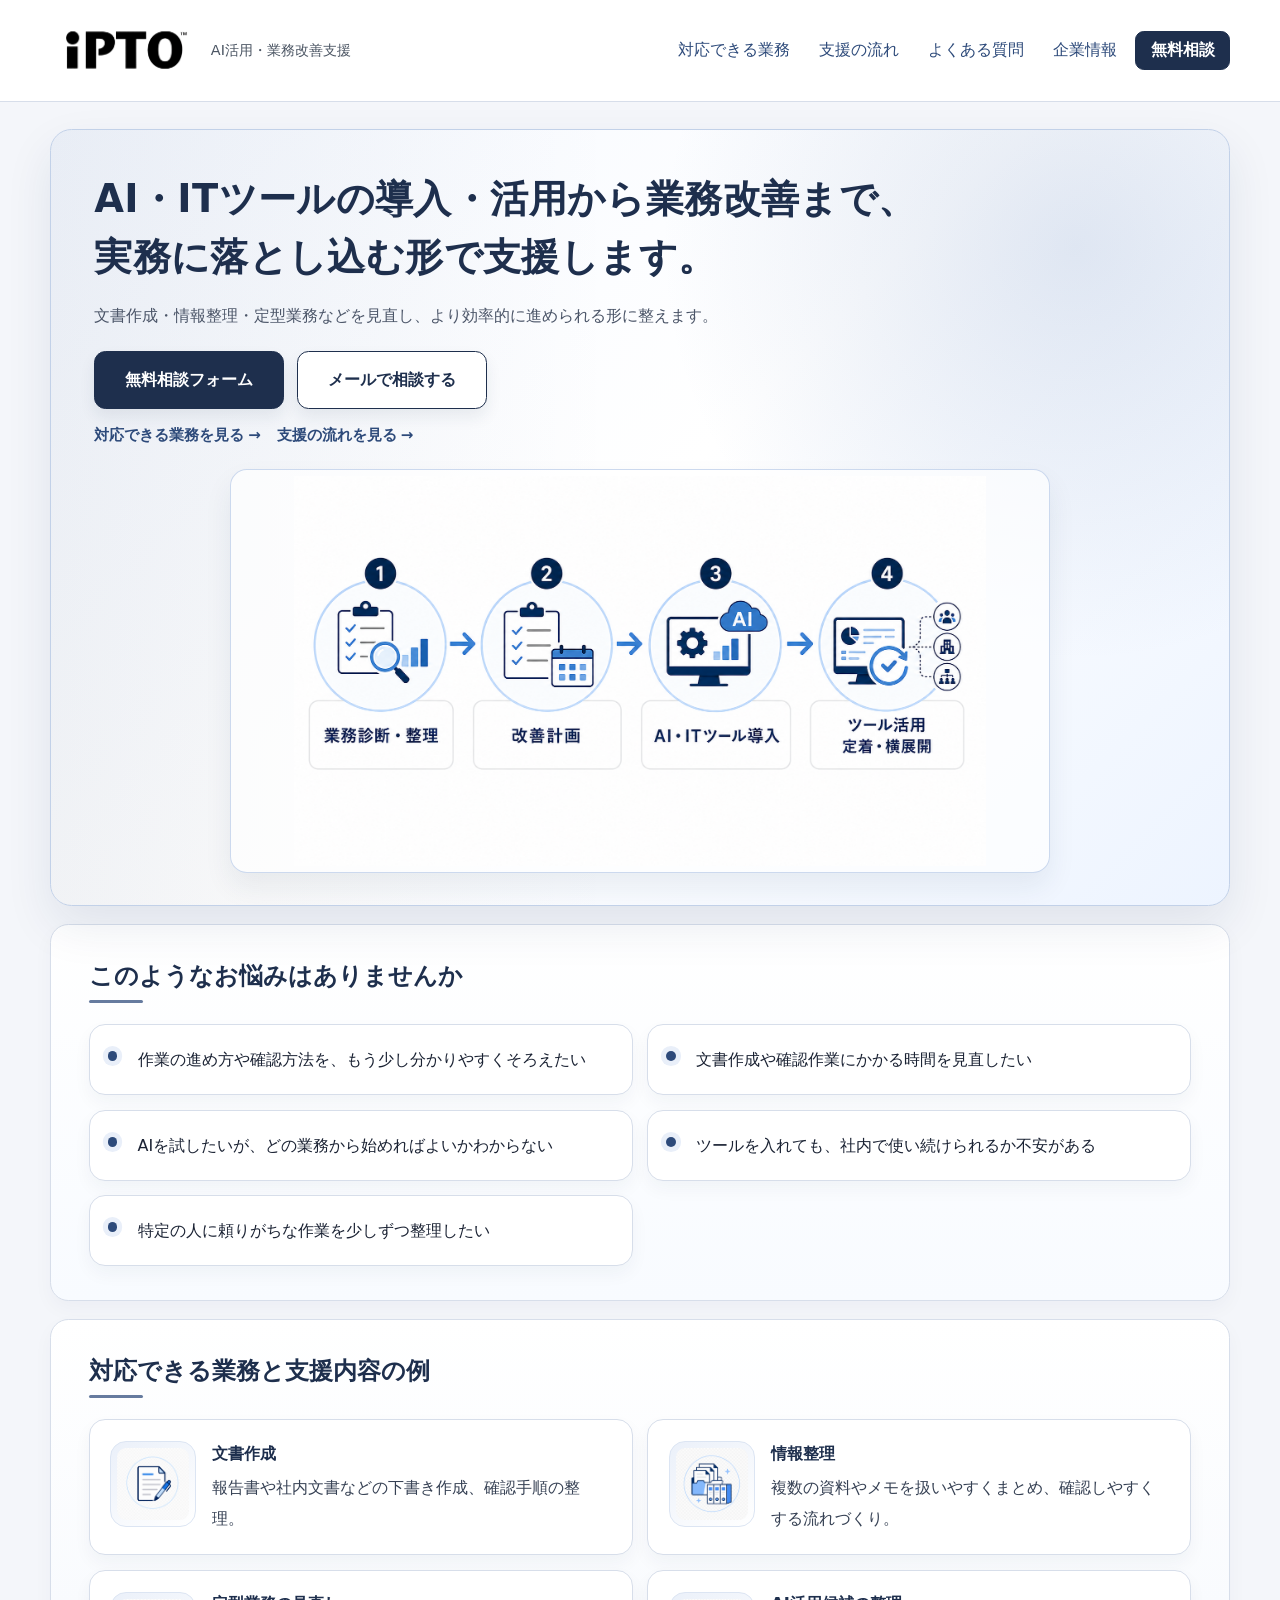
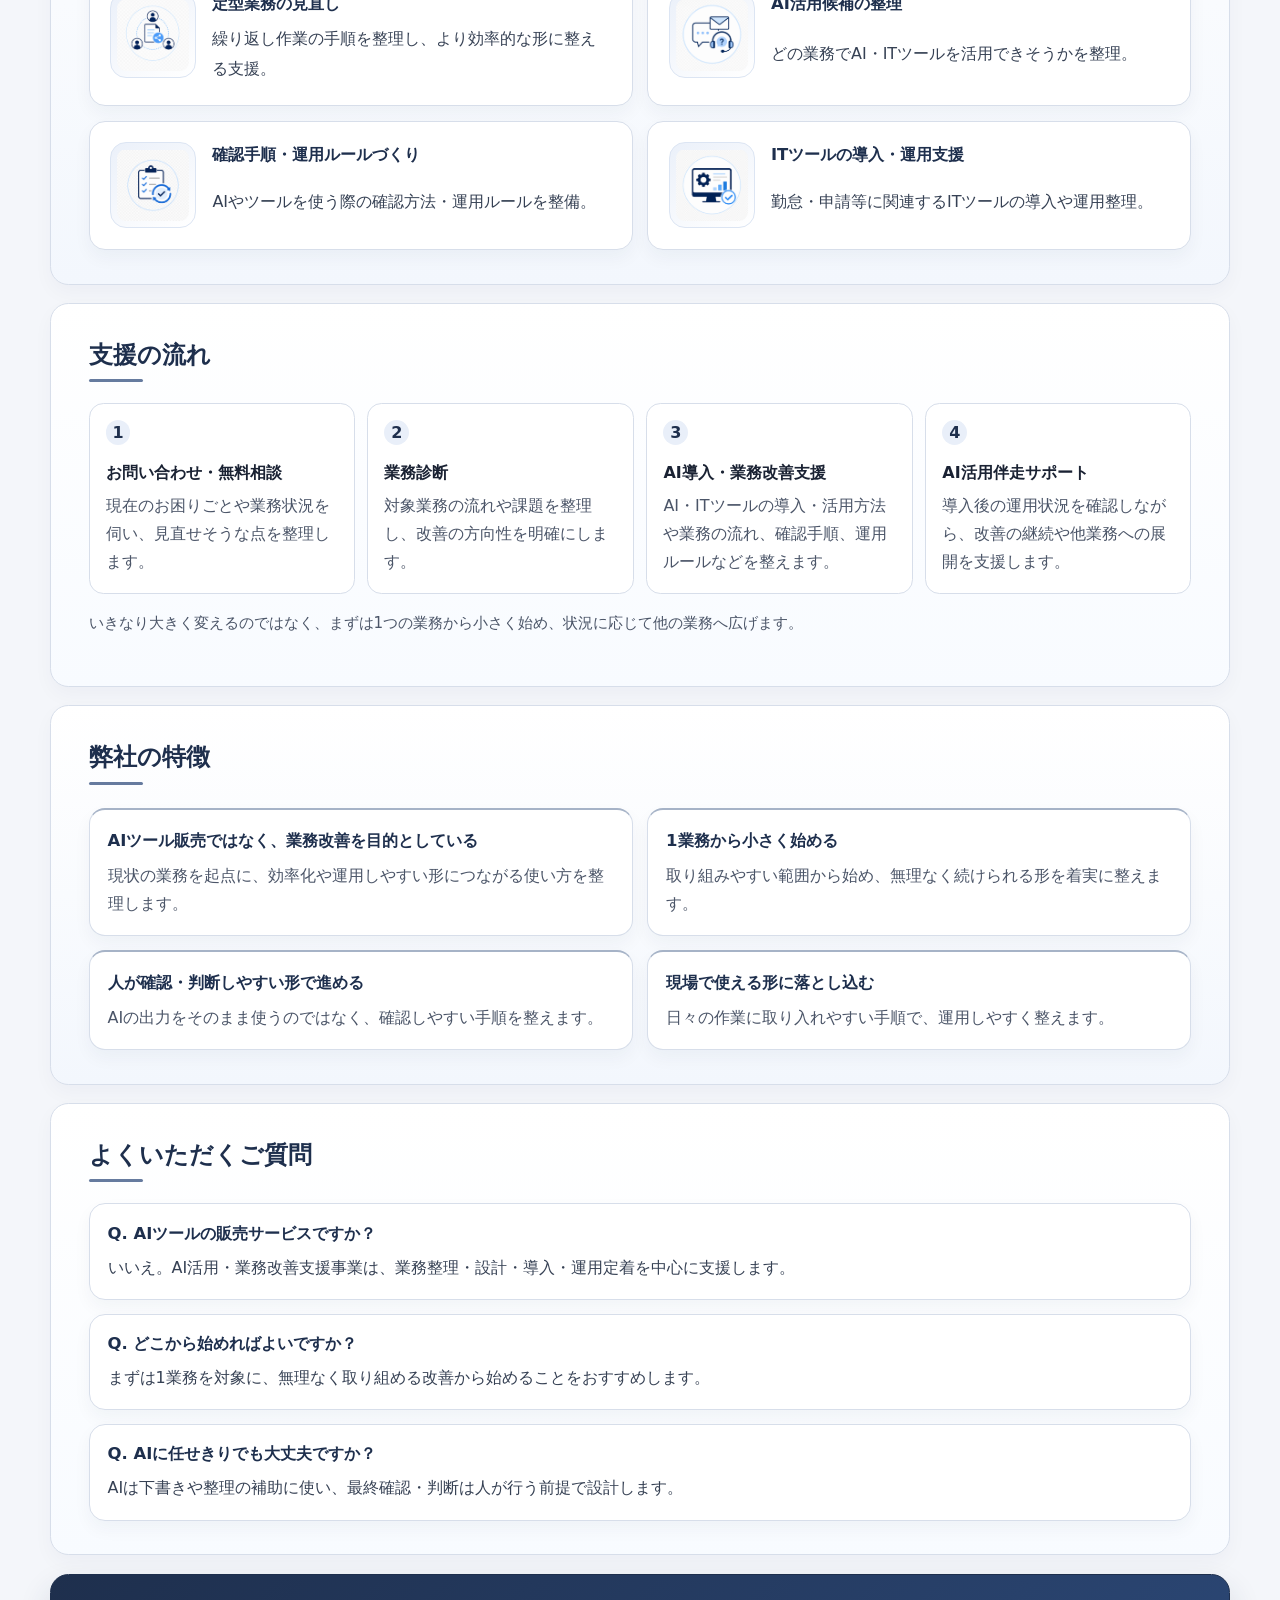
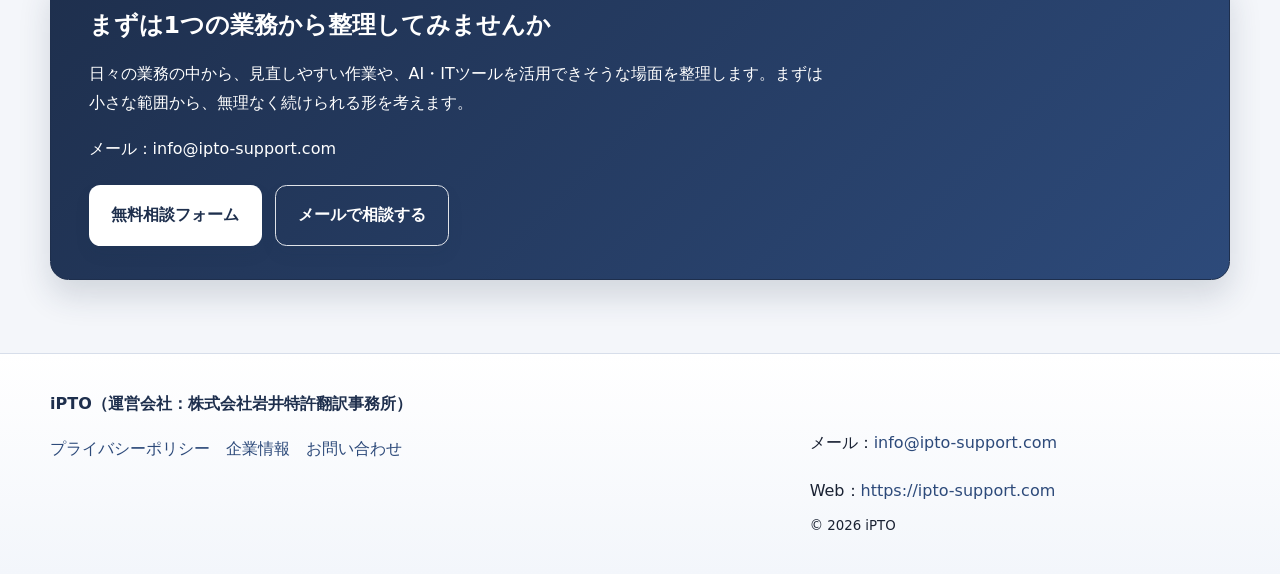
==== commit 4f7a6944: "Refine LP layout and CTA hierarchy" ====
--- a/index.html
+++ b/index.html
@@ -39,15 +39,15 @@
     <section class="section hero" id="top">
       <div class="hero-content">
         <div class="hero-copy">
-          <h1>AI・ITツールの導入・活用から業務改善まで、実務に落とし込む形で支援します。</h1>
-          <p class="lead">AI活用・業務改善支援事業として、文書作成・情報整理・定型業務などを見直し、より効率的に進められる形に整えます。</p>
-          <div class="cta-row hero-links" aria-label="主要導線">
-            <a class="button secondary" href="#services">対応できる業務</a>
-            <a class="button secondary" href="#flow">支援の流れ</a>
-          </div>
-          <div class="cta-row" aria-label="無料相談導線">
+          <h1>AI・ITツールの導入・活用から業務改善まで、<br class="desktop-break">実務に落とし込む形で支援します。</h1>
+          <p class="lead">文書作成・情報整理・定型業務などを見直し、より効率的に進められる形に整えます。</p>
+          <div class="cta-row hero-cta" aria-label="無料相談導線">
             <a class="button primary" href="https://forms.gle/zcpqkdr8K3xhnHZG9">無料相談フォーム</a>
             <a class="button secondary" href="mailto:info@ipto-support.com">メールで相談する</a>
+          </div>
+          <div class="hero-links" aria-label="ページ内リンク">
+            <a href="#services">対応できる業務を見る</a>
+            <a href="#flow">支援の流れを見る</a>
           </div>
         </div>
         <div class="hero-visual">
@@ -80,7 +80,7 @@
     </section>
 
     <section class="section" id="flow">
-      <h2>売り込みではなく、状況確認から始めます</h2>
+      <h2>支援の流れ</h2>
       <ol class="flow-list flow-compact">
         <li><strong>お問い合わせ・無料相談</strong><p>現在のお困りごとや業務状況を伺い、見直せそうな点を整理します。</p></li>
         <li><strong>業務診断</strong><p>対象業務の流れや課題を整理し、改善の方向性を明確にします。</p></li>
@@ -91,7 +91,7 @@
     </section>
 
     <section class="section reasons-section" id="reasons">
-      <h2>AIに任せきりにせず、人が確認・判断できる形を重視します</h2>
+      <h2>弊社の特徴</h2>
       <div class="grid cols-2 reason-grid">
         <article class="reason-card"><h3>AIツール販売ではなく、業務改善を目的としている</h3><p>現状の業務を起点に、効率化や運用しやすい形につながる使い方を整理します。</p></article>
         <article class="reason-card"><h3>1業務から小さく始める</h3><p>取り組みやすい範囲から始め、無理なく続けられる形を着実に整えます。</p></article>
@@ -101,9 +101,9 @@
     </section>
 
     <section class="section" id="faq">
-      <h2>ご相談前によくいただく質問</h2>
+      <h2>よくいただくご質問</h2>
       <div class="faq-list">
-        <article class="faq-item"><h3>Q. AIツールの販売サービスですか？</h3><p>いいえ。AI活用・業務改善支援事業は、業務整理・設計・運用定着を中心に支援します。</p></article>
+        <article class="faq-item"><h3>Q. AIツールの販売サービスですか？</h3><p>いいえ。AI活用・業務改善支援事業は、業務整理・設計・導入・運用定着を中心に支援します。</p></article>
         <article class="faq-item"><h3>Q. どこから始めればよいですか？</h3><p>まずは1業務を対象に、無理なく取り組める改善から始めることをおすすめします。</p></article>
         <article class="faq-item"><h3>Q. AIに任せきりでも大丈夫ですか？</h3><p>AIは下書きや整理の補助に使い、最終確認・判断は人が行う前提で設計します。</p></article>
       </div>
--- a/css/style.css
+++ b/css/style.css
@@ -9,7 +9,7 @@
   --accent: #2d4a7a;
   --shadow-soft: 0 8px 22px rgba(21, 42, 79, 0.08);
   --hero-shadow: 0 20px 48px rgba(25, 48, 86, 0.09);
-  --max-width: 1080px;
+  --max-width: 1180px;
 }
 
 * { box-sizing: border-box; }
@@ -37,6 +37,8 @@
   display: block;
 }
 
+.desktop-break { display: none; }
+
 .container {
   width: min(100% - 1.25rem, var(--max-width));
   margin-inline: auto;
@@ -136,7 +138,7 @@
   background: var(--surface);
   border: 1px solid var(--line);
   border-radius: 1.15rem;
-  padding: 1.4rem;
+  padding: 1.45rem;
   margin-bottom: 1.15rem;
   box-shadow: 0 8px 20px rgba(20, 40, 74, 0.035);
 }
@@ -153,7 +155,7 @@
     linear-gradient(135deg, #f4f8ff 0%, #ffffff 50%, #edf4ff 100%);
   border-color: #c2d1e8;
   border-radius: 1.35rem;
-  padding: 1.65rem 1.25rem 1.35rem;
+  padding: 1.65rem 1.25rem 1.25rem;
   box-shadow: var(--hero-shadow);
 }
 
@@ -168,12 +170,12 @@
 .hero-content {
   position: relative;
   display: grid;
-  gap: 1.35rem;
+  gap: 1.1rem;
   align-items: center;
 }
 
 .hero-copy {
-  max-width: 880px;
+  max-width: 920px;
 }
 
 .page-hero {
@@ -182,18 +184,18 @@
 }
 
 .hero-visual {
-  width: min(100%, 960px);
+  width: min(100%, 860px);
   margin: 0 auto;
-  padding: 0.42rem;
+  padding: 0.36rem;
   border: 1px solid rgba(190, 207, 234, 0.78);
   border-radius: 1.05rem;
   background: rgba(255, 255, 255, 0.68);
-  box-shadow: 0 16px 34px rgba(30, 47, 77, 0.085);
+  box-shadow: 0 14px 28px rgba(30, 47, 77, 0.075);
 }
 
 .hero-visual img {
   width: 100%;
-  max-height: 520px;
+  max-height: 420px;
   object-fit: contain;
   border-radius: 0.78rem;
 }
@@ -203,6 +205,22 @@
 .hero h1 { line-height: 1.5; margin-bottom: 0.8rem; }
 h2 { font-size: 1.22rem; margin-bottom: 0.85rem; }
 h3 { font-size: 1.03rem; margin-bottom: 0.45rem; }
+
+.section > h2 {
+  position: relative;
+  padding-bottom: 0.45rem;
+}
+
+.section > h2::after {
+  content: "";
+  display: block;
+  width: 3.4rem;
+  height: 3px;
+  margin-top: 0.45rem;
+  border-radius: 999px;
+  background: var(--accent);
+  opacity: 0.72;
+}
 
 .lead {
   color: var(--muted);
@@ -258,14 +276,15 @@
 
 .problem-grid .list-card {
   position: relative;
-  padding-left: 2.75rem;
+  padding: 1.25rem 1.28rem 1.25rem 3rem;
+  line-height: 1.82;
 }
 
 .problem-grid .list-card::before {
   content: "";
   position: absolute;
   left: 1.12rem;
-  top: 1.55rem;
+  top: 1.65rem;
   width: 0.62rem;
   height: 0.62rem;
   border-radius: 999px;
@@ -302,8 +321,8 @@
 
 .reason-card {
   position: relative;
-  padding-top: 1.25rem;
-  border-top: 4px solid var(--accent);
+  padding-top: 1.2rem;
+  border-top: 2px solid rgba(45, 74, 122, 0.42);
 }
 
 .reason-card h3,
@@ -366,7 +385,7 @@
   align-items: start;
   column-gap: 1rem;
   row-gap: 0.35rem;
-  padding: 1.25rem;
+  padding: 1.3rem;
 }
 
 .usecase-card h3 {
@@ -376,8 +395,8 @@
 .usecase-card p {
   grid-column: 2;
   margin-top: 0;
-  color: var(--muted);
-  line-height: 1.75;
+  color: #364154;
+  line-height: 1.88;
 }
 
 .flow-list li p {
@@ -403,13 +422,13 @@
   margin: 0;
   padding: 0;
   display: grid;
-  gap: 0.85rem;
+  gap: 0.9rem;
 }
 
 .flow-list li {
   counter-increment: flow-step;
   position: relative;
-  padding: 0.95rem 1rem 0.95rem 3rem;
+  padding: 1.05rem 1rem 1rem 3rem;
   border: 1px solid var(--line);
   border-radius: 0.9rem;
   background: #fff;
@@ -449,6 +468,8 @@
 
 .faq-item p {
   margin: 0;
+  color: #364154;
+  line-height: 1.82;
 }
 
 .cta-row {
@@ -459,16 +480,34 @@
 }
 
 .hero .cta-row {
-  gap: 0.7rem;
+  gap: 0.78rem;
   margin-top: 1rem;
+}
+
+.hero-links {
+  display: flex;
+  flex-wrap: wrap;
+  gap: 0.35rem 1rem;
+  margin-top: 0.85rem;
+  font-size: 0.94rem;
+}
+
+.hero-links a {
+  color: var(--accent);
+  font-weight: 700;
+}
+
+.hero-links a::after {
+  content: "→";
+  margin-left: 0.25rem;
 }
 
 .button {
   display: inline-flex;
   align-items: center;
   justify-content: center;
-  min-height: 48px;
-  padding: 0.78rem 1.06rem;
+  min-height: 50px;
+  padding: 0.82rem 1.18rem;
   border-radius: 0.72rem;
   font-weight: 700;
   border: 1px solid var(--primary);
@@ -532,9 +571,15 @@
 .cta-actions {
   display: flex;
   flex-wrap: wrap;
-  gap: 0.75rem;
+  gap: 0.85rem;
   align-content: center;
   margin-top: 0.35rem;
+}
+
+.cta-actions .button {
+  min-height: 54px;
+  padding: 0.9rem 1.35rem;
+  font-size: 1.02rem;
 }
 
 .home-cta {
@@ -619,6 +664,7 @@
     max-height: none;
     border-radius: 0.72rem;
   }
+  .hero-links { display: grid; }
   .usecase-card {
     grid-template-columns: 1fr;
     padding: 1rem;
@@ -647,7 +693,7 @@
 }
 
 @media (min-width: 860px) {
-  .container { width: min(100% - 2rem, var(--max-width)); }
+  .container { width: min(100% - 3rem, var(--max-width)); }
   .nav-toggle { display: none; }
   .site-nav { display: block; padding-bottom: 0; }
   .site-nav ul { display: flex; gap: 0.5rem; align-items: center; }
@@ -658,14 +704,18 @@
   .grid.cols-3 { grid-template-columns: repeat(3, minmax(0, 1fr)); }
 
   h2 { font-size: 1.48rem; }
-  .section, .cta-box { padding: 2rem; }
-  .hero { padding: 2.35rem 1.85rem; }
-  .hero-content { gap: 1.55rem; }
-  .hero h1 { font-size: clamp(1.85rem, 3.1vw, 2.45rem); max-width: 980px; }
+  .section, .cta-box { padding: 2.1rem; }
+  .hero { padding: 2.5rem 2.3rem 2rem; }
+  .hero-content { gap: 1.2rem; }
+  .hero h1 { font-size: clamp(2rem, 3vw, 2.55rem); max-width: 1000px; }
+  .desktop-break { display: block; }
   .hero .lead { max-width: 760px; }
-  .hero-visual { max-width: 960px; }
-  .hero-visual img { max-height: 520px; }
-  .step-grid { grid-template-columns: repeat(3, minmax(0, 1fr)); }
+  .hero-cta .button { min-width: 190px; }
+  .hero-visual { max-width: 820px; }
+  .hero-visual img { max-height: 390px; }
+  .flow-list { grid-template-columns: repeat(4, minmax(0, 1fr)); gap: 0.8rem; }
+  .flow-list li { padding: 3.35rem 1rem 1.05rem; }
+  .flow-list li::before { left: 1rem; top: 1rem; }
   .site-footer .container {
     grid-template-columns: minmax(0, 1.4fr) minmax(260px, 0.8fr);
     align-items: start;
@@ -676,3 +726,8 @@
   .site-footer small { grid-column: 2; }
   .page-hero { padding: 2rem; }
 }
+
+@media (min-width: 1120px) {
+  .section, .cta-box { padding-inline: 2.35rem; }
+  .hero { padding-inline: 2.7rem; }
+}
